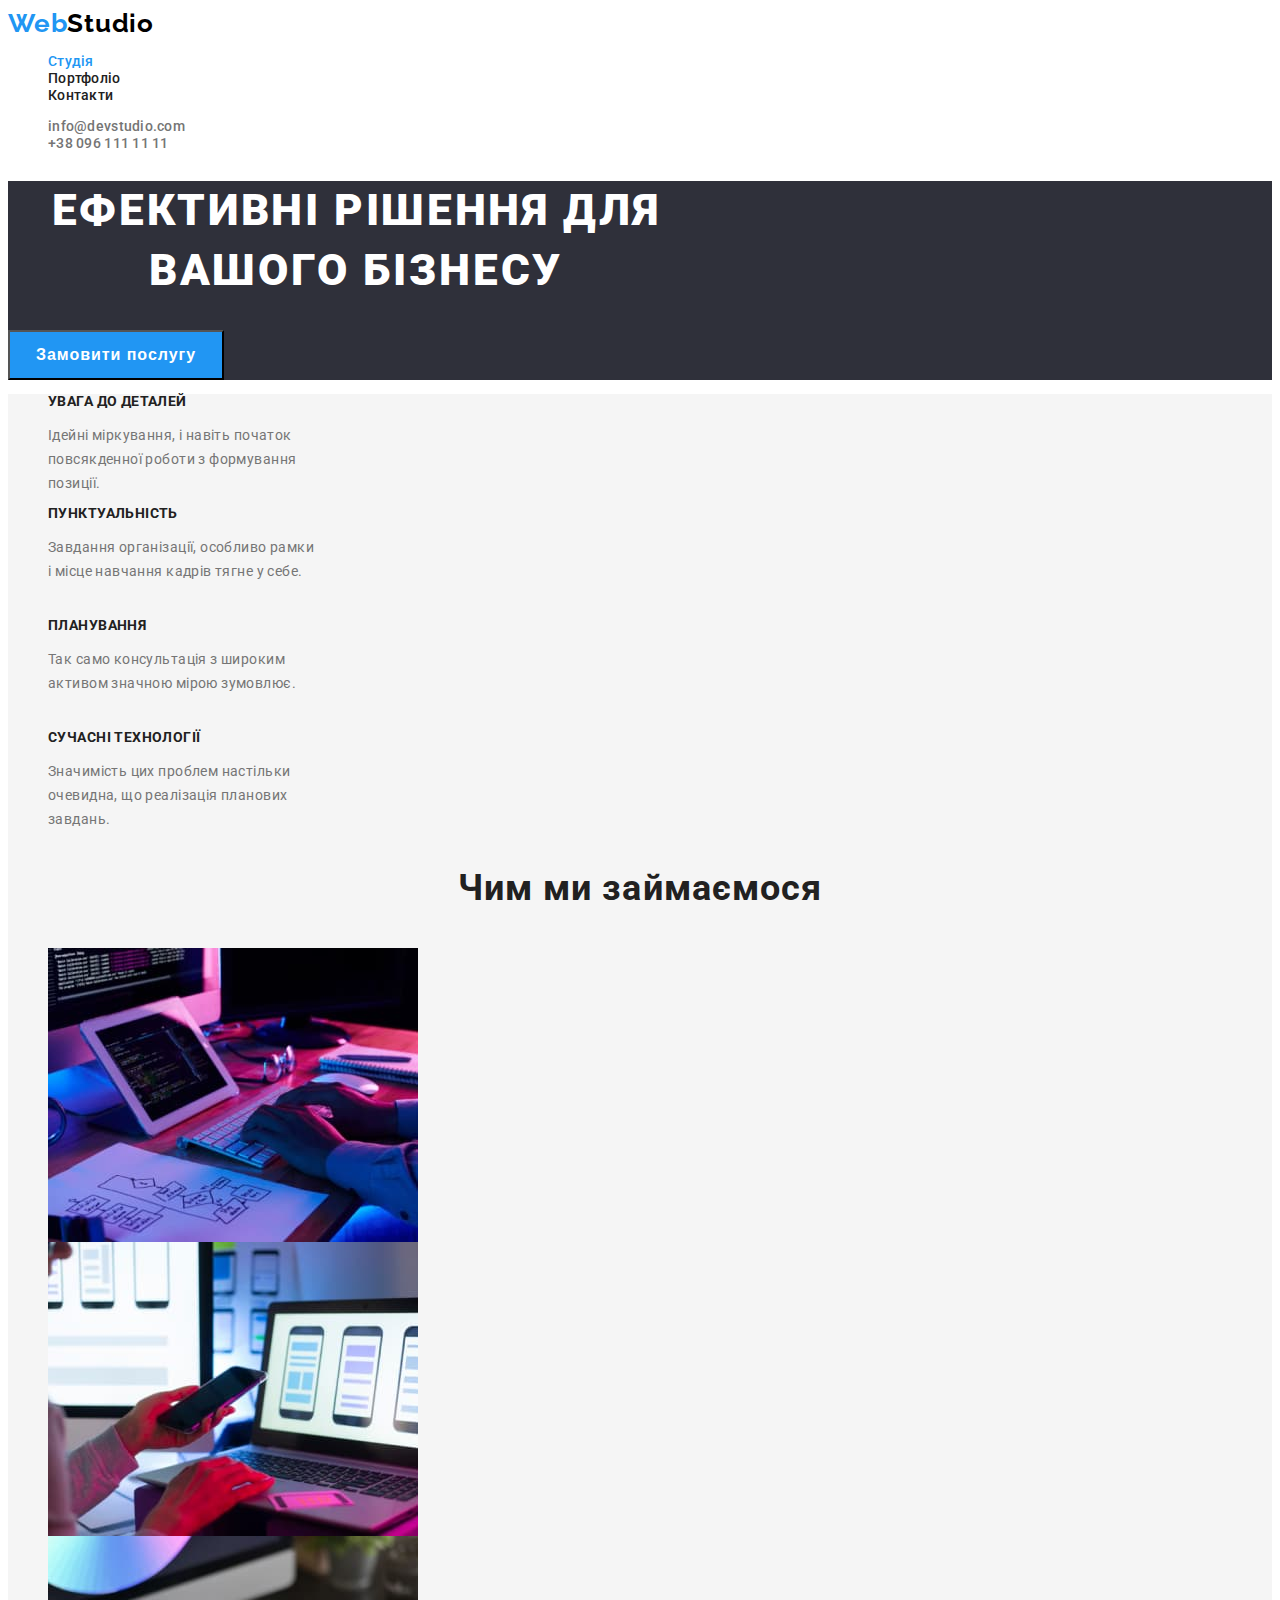
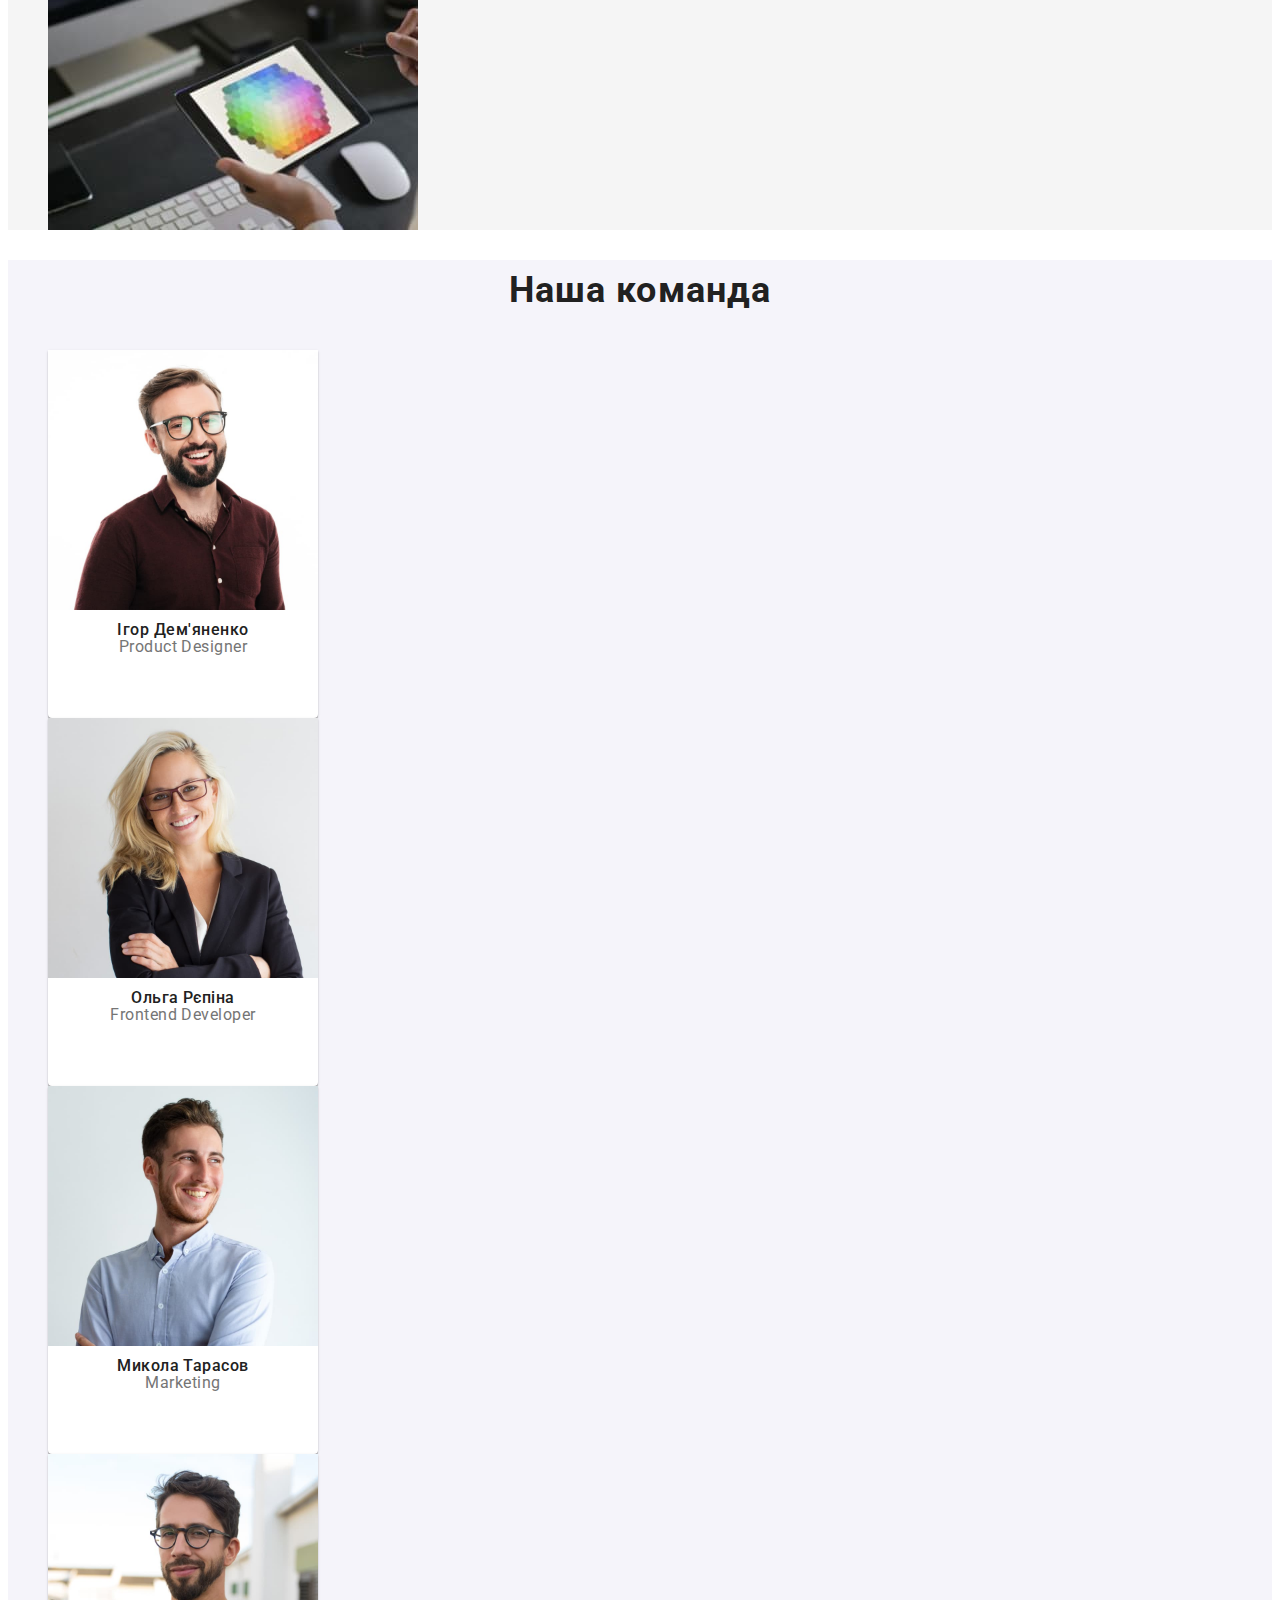
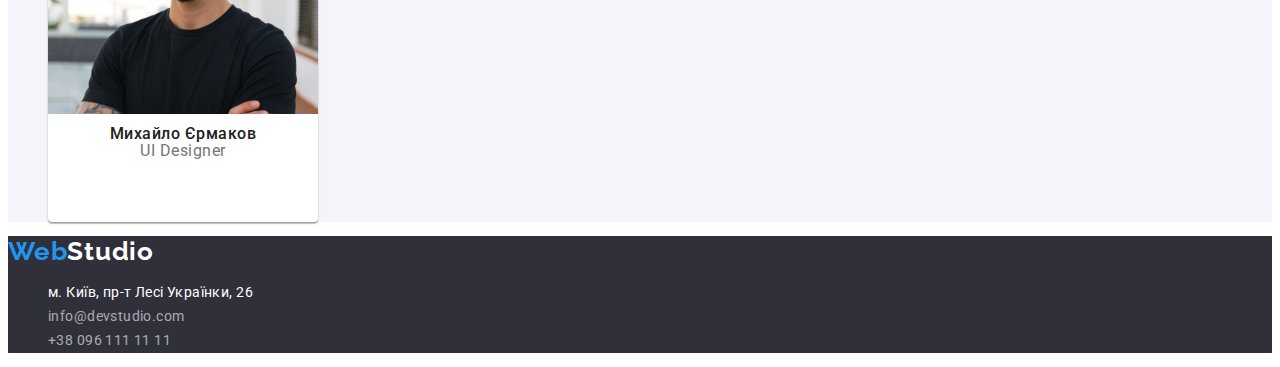
==== index.html @ b223385d "создание директории" ====
<!DOCTYPE html>
<html lang="uk">
  <head>
    <meta charset="UTF-8" />
    <meta http-equiv="X-UA-Compatible" content="IE=edge" />
    <meta name="viewport" content="width=device-width, initial-scale=1.0" />
    <title>WebStudio</title>
    <!-- подключение шрифтов -->
    <link rel="preconnect" href="https://fonts.googleapis.com" />
    <link rel="preconnect" href="https://fonts.gstatic.com" crossorigin />

    <link
      href="https://fonts.googleapis.com/css2?family=Raleway:wght@700&family=Roboto:wght@400;500;700;900&display=swap"
      rel="stylesheet"
    />
    <link rel="stylesheet" href="./css/styles.css" />
  </head>
  <body>
    <header class="bg-header">
      <a href="./index.html" class="logo">Web<span class="logo-part">Studio</span></a>
      <nav>
        <ul class="link">
          <li class="current-page"><a href="#" class="nav-link">Студія</a></li>
          <li><a href="./portfolio.html" class="nav-link">Портфоліо</a></li>
          <li><a href="#contacts" class="nav-link">Контакти</a></li>
        </ul>
      </nav>
      <ul class="link">
        <li><a href="mailto:info@devstudio.com" class="mail-link">info@devstudio.com</a></li>
        <li><a href="tel:+380961111111" class="tel-link">+38 096 111 11 11</a></li>
      </ul>
    </header>
    <main>
      <!-- HERO -->
      <section class="bg-hero">
        <h1 class="header-hero">Ефективні рішення для вашого бізнесу</h1>
        <button type="button" class="button-service">Замовити послугу</button>
      </section>
      <!--About-->
      <div class="about">
        <section class="section-about">
          <h2 class="visually-hidden">Specific company</h2>
          <ul class="link">
            <li class="header-about-list">
              <h3 class="header-about">УВАГА ДО ДЕТАЛЕЙ</h3>
              <p class="header-about-paragraph">
                Ідейні міркування, і навіть початок повсякденної роботи з формування позиції.
              </p>
            </li>
            <li class="header-about-list">
              <h3 class="header-about">ПУНКТУАЛЬНІСТЬ</h3>
              <p class="header-about-paragraph">
                Завдання організації, особливо рамки і місце навчання кадрів тягне у себе.
              </p>
            </li>
            <li class="header-about-list">
              <h3 class="header-about">ПЛАНУВАННЯ</h3>
              <p class="header-about-paragraph">
                Так само консультація з широким активом значною мірою зумовлює.
              </p>
            </li>
            <li class="header-about-list">
              <h3 class="header-about">СУЧАСНІ ТЕХНОЛОГІЇ</h3>
              <p class="header-about-paragraph">
                Значимість цих проблем настільки очевидна, що реалізація планових завдань.
              </p>
            </li>
          </ul>
        </section>
        <!--About work-->
        <section class="section-work">
          <h2 class="header-second">Чим ми займаємося</h2>
          <ul class="link">
            <li class="header-about-work-list">
              <img src="./images/box1.jpg" alt="Екран і руки на клавіатурі" width="370" />
            </li>
            <li class="header-about-work-list">
              <img src="./images/box2.jpg" alt="Екран і телефон в руці" width="370" />
            </li>
            <li class="header-about-work-list">
              <img src="./images/box3.jpg" alt="Планшет в руці" width="370" />
            </li>
          </ul>
        </section>
      </div>
      <section class="our-team">
        <h2 class="header-second">Наша команда</h2>
        <ul class="link">
          <li class="our-team-list">
            <img src="./images/imgpd1.jpg" alt="Фотографія продакт дизайнера" width="270" />
            <h3 class="our-team-name">Ігор Дем'яненко</h3>
            <p class="our-team-paragraph">Product Designer</p>
          </li>
          <li class="our-team-list">
            <img src="./images/imgfd1.jpg" alt="Фотографія фронтенд розробника" width="270" />
            <h3 class="our-team-name">Ольга Рєпіна</h3>
            <p class="our-team-paragraph">Frontend Developer</p>
          </li>
          <li class="our-team-list">
            <img src="./images/imgm1.jpg" alt="Фотографія маркетолога" width="270" />
            <h3 class="our-team-name">Микола Тарасов</h3>
            <p class="our-team-paragraph">Marketing</p>
          </li>
          <li class="our-team-list">
            <img src="./images/imguid1.jpg" alt="Фотографія UI дизайнера" width="270" />
            <h3 class="our-team-name">Михайло Єрмаков</h3>
            <p class="our-team-paragraph">UI Designer</p>
          </li>
        </ul>
      </section>
    </main>
    <footer class="footer">
      <a href="./index.html" class="logo">Web<span class="logo-part-ft">Studio</span></a>
      <address id="contacts" class="ft-address">
        <ul class="link">
          <li>
            <a
              href="https://goo.gl/maps/rEXAgXgdKfEQJtbBA?coh=178573&amp;entry=tt"
              target="_blank"
              rel="noopener noreferrer"
              class="adress-link-ft"
              >м. Київ, пр-т Лесі Українки, 26</a
            >
          </li>
          <li><a href="mailto:info@devstudio.com" class="mail-link-ft">info@devstudio.com</a></li>
          <li><a href="tel:+380961111111" class="tel-link-ft">+38 096 111 11 11</a></li>
        </ul>
      </address>
    </footer>
  </body>
</html>
---- css/styles.css ----
body {
  font-family: 'Roboto', 'Helvetica Neue', 'Verdana', 'Tahoma', sans-serif;
}
:root {
  --bg-color-main: #2f303a;
  --accent-color: #2196f3;
  --second-accent-color: #ffffff;
  --header-color: #212121;
  --paragraph-color: #757575;

  --font-family: 'Roboto', sans-serif;
  --font-weight-nav: 500;
  --font-weight-header: 700;
  --font-weight-main-header: 900;
  --font-weight-paragraph: 400;

  --font-size-paragraph: 14px;
  --font-size-header: 16px;
}
body {
  font-family: var(--font-family);
  font-style: normal;
  font-size: var(--font-size-paragraph);
}
/* Header */
.bg-header {
  background-color: var(--second-accent-color);
}
.logo {
  color: var(--accent-color);
  text-decoration: none;
  font-family: 'Raleway';
  font-weight: var(--font-weight-header);
  font-size: 26px;
  line-height: 1.192;
  letter-spacing: 0.03em;
}
.logo-part {
  color: #000000;
}
.link {
  list-style-type: none;
}
.nav-link {
  color: var(--header-color);
  text-decoration: none;
  font-weight: var(--font-weight-nav);
  line-height: 1.14;
  letter-spacing: 0.02em;
}
.mail-link {
  color: var(--paragraph-color);
  text-decoration: none;
  font-style: normal;
  font-weight: var(--font-weight-nav);
  line-height: 1.14;
  letter-spacing: 0.02em;
}
.tel-link {
  color: var(--paragraph-color);
  text-decoration: none;
  font-weight: var(--font-weight-nav);
  line-height: 1.14;
  letter-spacing: 0.02em;
}
.nav-link:focus,
.nav-link:hover,
.tel-link:focus,
.tel-link:hover,
.mail-link:focus,
.mail-link:hover {
  color: var(--accent-color);
}
.current-page > a {
  color: var(--accent-color);
}
/* Footer */
.footer {
  background-color: var(--bg-color-main);
}
.logo-part-ft {
  color: var(--second-accent-color);
}
.ft-address {
  font-style: normal;
}
.adress-link-ft {
  color: var(--second-accent-color);

  text-decoration: none;
  font-weight: var(--font-weight-paragraph);
  line-height: 1.714;
  letter-spacing: 0.03em;
}
.mail-link-ft {
  color: rgba(255, 255, 255, 0.6);

  text-decoration: none;
  font-weight: var(--font-weight-paragraph);
  line-height: 1.714;
  letter-spacing: 0.03em;
}
.tel-link-ft {
  color: rgba(255, 255, 255, 0.6);
  text-decoration: none;
  font-weight: var(--font-weight-paragraph);
  line-height: 1.714;
  letter-spacing: 0.03em;
}
.adress-link-ft:focus,
.adress-link-ft:hover,
.mail-link-ft:focus,
.mail-link-ft:hover,
.tel-link-ft:focus,
.tel-link-ft:hover {
  color: var(--accent-color);
}

/* hero */
.bg-hero {
  background-color: var(--bg-color-main);
}
.header-hero {
  color: var(--second-accent-color);
  font-weight: var(--font-weight-main-header);
  font-size: 44px;
  line-height: 1.36;
  text-align: center;
  letter-spacing: 0.06em;
  text-transform: uppercase;
  width: 696px;
}
.header-second {
  color: var(--header-color);
  font-size: var(--font-weight-header);
}
.button-service {
  color: var(--second-accent-color);
  font-weight: var(--font-weight-header);
  font-size: 16px;
  letter-spacing: 0.06em;
  background-color: var(--accent-color);
  width: 216px;
  height: 50px;
  cursor: pointer;
}
/* About */
.about {
  background-color: #f5f5f5;
}
.visually-hidden {
  position: absolute;
  white-space: nowrap;
  width: 1px;
  height: 1px;
  overflow: hidden;
  border: 0;
  padding: 0;
  clip: rect(0 0 0 0);
  clip-path: inset(50%);
  margin: -1px;
}

.header-second {
  color: var(--header-color);
  font-weight: var(--font-weight-header);
  font-size: 36px;
  line-height: 1.67;
  text-align: center;
  letter-spacing: 0.03em;
}
.header-about {
  color: var(--header-color);
  font-weight: var(--font-weight-header);
  font-size: var(--font-size-paragraph);
  line-height: 1.14;
  letter-spacing: 0.03em;
  text-transform: uppercase;
}
.header-about-paragraph {
  color: var(--paragraph-color);
  font-weight: var(--font-weight-paragraph);
  line-height: 1.71;
  letter-spacing: 0.03em;
}
.header-about-list {
  width: 270px;
  height: 98px;
}

/* About work */

.header-about-work-list {
  width: 370px;
  height: 294px;
}

/* Our-team */

.our-team {
  background-color: #f5f4fa;
}
.our-team-list {
  background: var(--second-accent-color);
  width: 270px;
  height: 368px;
  box-shadow: 0px 1px 3px rgba(0, 0, 0, 0.12), 0px 1px 1px rgba(0, 0, 0, 0.14),
    0px 2px 1px rgba(0, 0, 0, 0.2);
  border-radius: 0px 0px 4px 4px;
}
.our-team-name {
  color: var(--header-color);
  font-weight: var(--font-weight-nav);
  font-size: var(--font-size-header);
  line-height: 1.19px;
  text-align: center;
  letter-spacing: 0.03em;
}
.our-team-paragraph {
  color: var(--paragraph-color);
  font-weight: var(--font-weight-paragraph);
  font-size: var(--font-size-header);
  line-height: 1.19px;
  text-align: center;
  letter-spacing: 0.03em;
}

/* Portfolio */
.nav-list-portfolio-first {
  height: 38px;
  background-color: var(--accent-color);
  border-color: #f5f4fa;
  padding: 6px 22px;
  color: var(--second-accent-color);
  text-decoration: none;
  font-family: inherit;
  font-weight: var(--font-weight-nav);
  font-size: var(--font-size-header);
  line-height: 1.62;
  letter-spacing: 0.03em;
  cursor: pointer;
}
.nav-list-portfolio {
  background-color: #f5f4fa;
  border-color: #f5f4fa;
  padding: 6px 22px;
  color: var(--header-color);
  text-decoration: none;
  font-family: inherit;
  font-weight: var(--font-weight-nav);
  font-size: var(--font-size-header);
  line-height: 1.62;
  letter-spacing: 0.03em;
  cursor: pointer;
}

.nav-list-portfolio:focus,
.nav-list-portfolio:hover {
  background-color: var(--accent-color);
  color: var(--second-accent-color);
}
.nav-list-portfolio-first:focus,
.nav-list-portfolio-first:hover {
  background-color: #f5f4fa;
  color: var(--header-color);
}

.exsamples-list {
  background-color: var(--second-accent-color);
  box-sizing: border-box;
  width: 370px;
  height: 404px;
  border: 1px solid #eeeeee;
}
.exsamples-header {
  color: var(--header-color);
  font-weight: var(--font-weight-header);
  font-size: 18px;

  line-height: 2;
  letter-spacing: 0.06em;
}
.exsamples-paragraph {
  color: var(--paragraph-color);
  font-weight: var(--font-weight-paragraph);
  font-size: var(--font-size-header);

  line-height: 1.875;
  letter-spacing: 0.03em;
}
.decoration {
  text-decoration: none;
}
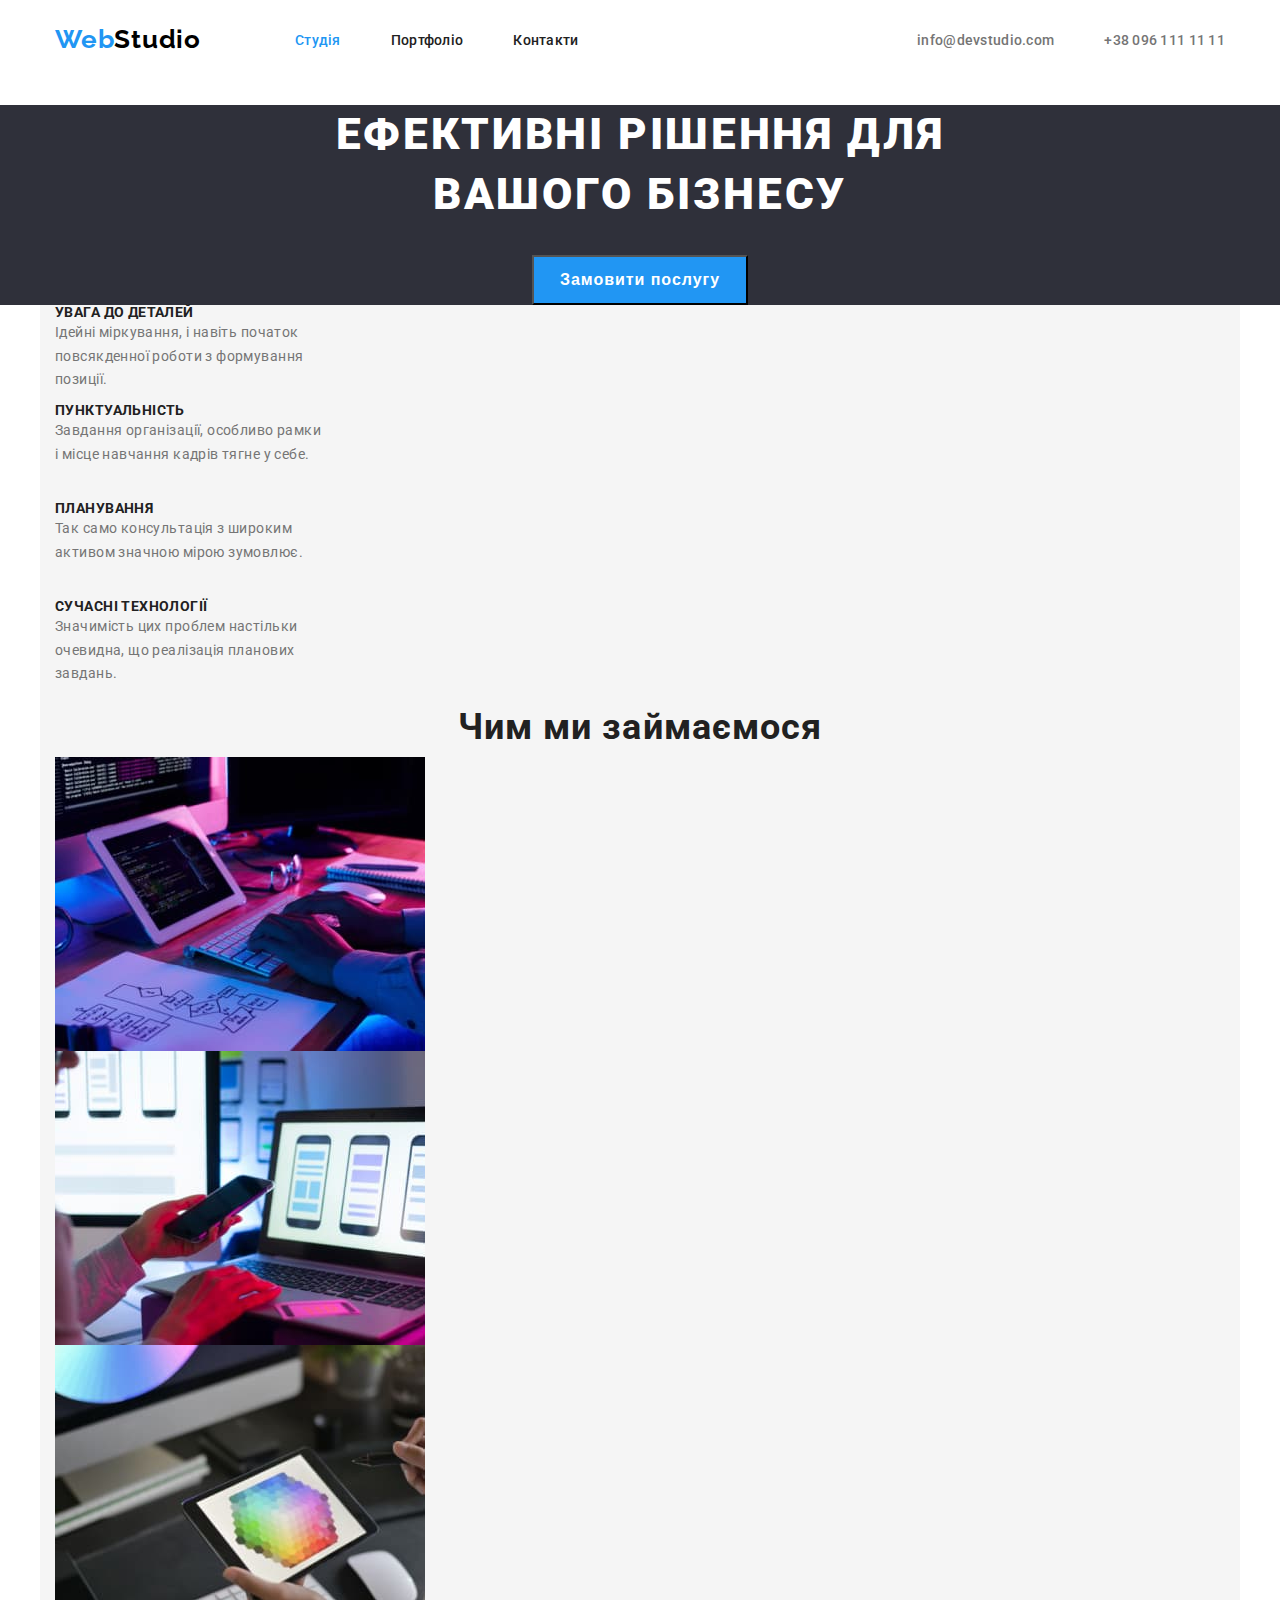
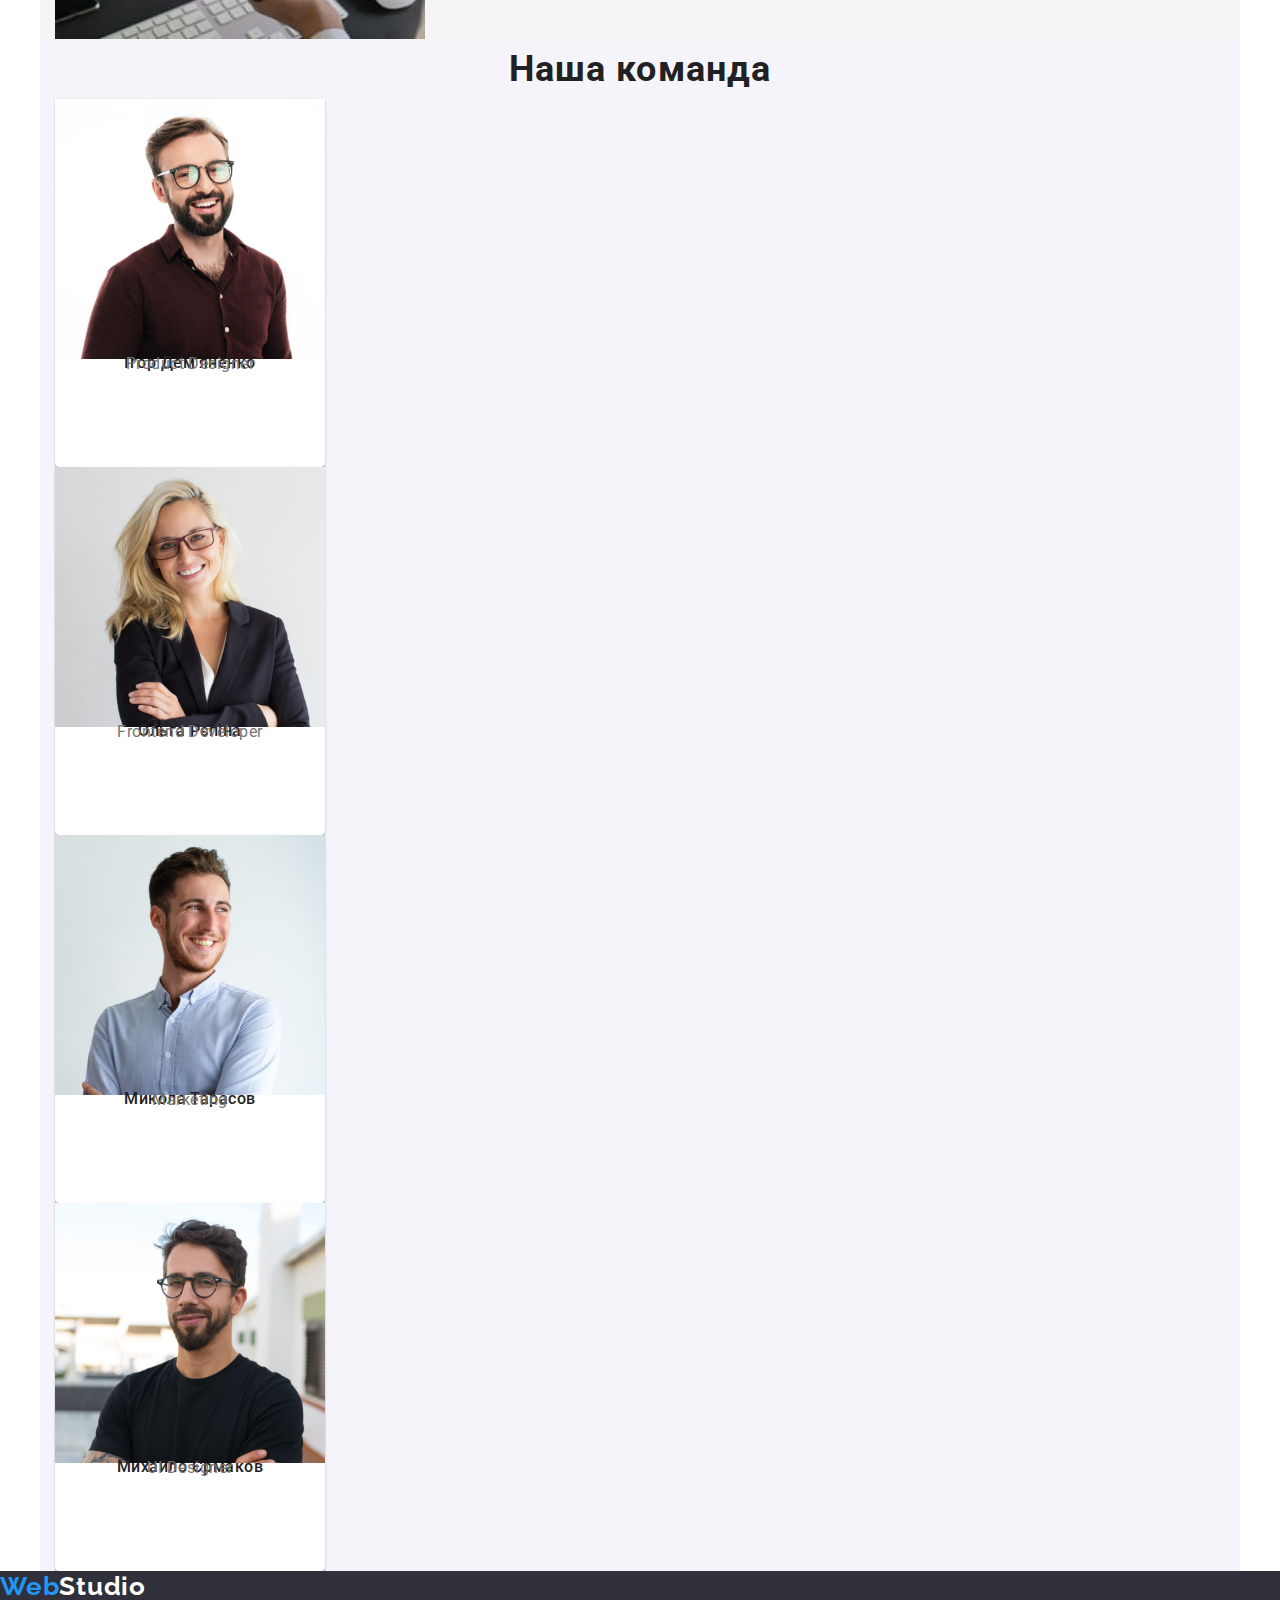
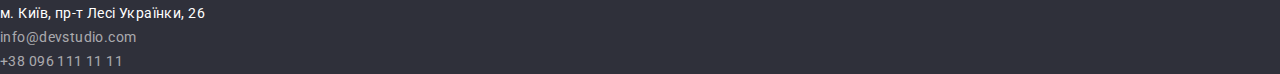
==== commit 4bf9f0cc: "Отформатирован header" ====
--- a/index.html
+++ b/index.html
@@ -17,18 +17,25 @@
   </head>
   <body>
     <header class="bg-header">
-      <a href="./index.html" class="logo">Web<span class="logo-part">Studio</span></a>
-      <nav>
-        <ul class="link">
-          <li class="current-page"><a href="#" class="nav-link">Студія</a></li>
-          <li><a href="./portfolio.html" class="nav-link">Портфоліо</a></li>
-          <li><a href="#contacts" class="nav-link">Контакти</a></li>
+      <div class="container nav-flex">
+        <div class="logo-nav-flex">
+          <a href="./index.html" class="logo">Web<span class="logo-part">Studio</span></a>
+          <nav>
+            <ul class="link nav-flex">
+              <li class="item current-page"><a href="#" class="nav-link">Студія</a></li>
+              <li class="item"><a href="./portfolio.html" class="nav-link">Портфоліо</a></li>
+              <li class="item"><a href="#contacts" class="nav-link">Контакти</a></li>
+            </ul>
+          </nav>
+        </div>
+
+        <ul class="link nav-flex">
+          <li class="item">
+            <a href="mailto:info@devstudio.com" class="mail-link">info@devstudio.com</a>
+          </li>
+          <li class="item"><a href="tel:+380961111111" class="tel-link">+38 096 111 11 11</a></li>
         </ul>
-      </nav>
-      <ul class="link">
-        <li><a href="mailto:info@devstudio.com" class="mail-link">info@devstudio.com</a></li>
-        <li><a href="tel:+380961111111" class="tel-link">+38 096 111 11 11</a></li>
-      </ul>
+      </div>
     </header>
     <main>
       <!-- HERO -->
@@ -37,7 +44,7 @@
         <button type="button" class="button-service">Замовити послугу</button>
       </section>
       <!--About-->
-      <div class="about">
+      <div class="about container">
         <section class="section-about">
           <h2 class="visually-hidden">Specific company</h2>
           <ul class="link">
@@ -83,7 +90,8 @@
           </ul>
         </section>
       </div>
-      <section class="our-team">
+      <!-- Our team -->
+      <section class="container our-team">
         <h2 class="header-second">Наша команда</h2>
         <ul class="link">
           <li class="our-team-list">
@@ -109,6 +117,7 @@
         </ul>
       </section>
     </main>
+    <!-- Footer -->
     <footer class="footer">
       <a href="./index.html" class="logo">Web<span class="logo-part-ft">Studio</span></a>
       <address id="contacts" class="ft-address">
@@ -118,7 +127,7 @@
               href="https://goo.gl/maps/rEXAgXgdKfEQJtbBA?coh=178573&amp;entry=tt"
               target="_blank"
               rel="noopener noreferrer"
-              class="adress-link-ft"
+              class="address-link-ft"
               >м. Київ, пр-т Лесі Українки, 26</a
             >
           </li>
--- a/css/styles.css
+++ b/css/styles.css
@@ -1,6 +1,3 @@
-body {
-  font-family: 'Roboto', 'Helvetica Neue', 'Verdana', 'Tahoma', sans-serif;
-}
 :root {
   --bg-color-main: #2f303a;
   --accent-color: #2196f3;
@@ -17,15 +14,52 @@
   --font-size-paragraph: 14px;
   --font-size-header: 16px;
 }
+html {
+  box-sizing: border-box;
+}
+
+*,
+*::before,
+*::after {
+  box-sizing: inherit;
+}
 body {
+  font-family: 'Roboto', 'Helvetica Neue', 'Verdana', 'Tahoma', sans-serif;
   font-family: var(--font-family);
   font-style: normal;
   font-size: var(--font-size-paragraph);
+  margin: 0;
+}
+.container {
+  box-sizing: border-box;
+  width: 1200px;
+  padding-left: 15px;
+  padding-right: 15px;
+  margin-left: auto;
+  margin-right: auto;
+  /* outline: 1px solid tomato; */
+}
+h1,
+h2,
+h3,
+h4,
+h5,
+h6,
+p {
+  margin-top: 0;
+  margin-bottom: 0;
+}
+.link {
+  list-style-type: none;
+  padding: 0;
+  margin: 0;
 }
 /* Header */
 .bg-header {
   background-color: var(--second-accent-color);
-}
+  margin-bottom: 24px;
+}
+
 .logo {
   color: var(--accent-color);
   text-decoration: none;
@@ -34,12 +68,32 @@
   font-size: 26px;
   line-height: 1.192;
   letter-spacing: 0.03em;
+  margin-right: 94px;
+  margin-top: 24px;
+  margin-bottom: 25px;
 }
 .logo-part {
   color: #000000;
 }
-.link {
-  list-style-type: none;
+.logo-nav-flex {
+  display: flex;
+  align-items: center;
+}
+
+.nav-flex {
+  display: flex;
+  align-items: center;
+  justify-content: space-between;
+
+}
+  
+.item {
+  margin-right: 50px;
+  margin-top: 32px;
+  margin-bottom: 32px;
+}
+.item:last-child {
+  margin: 0;
 }
 .nav-link {
   color: var(--header-color);
@@ -48,6 +102,7 @@
   line-height: 1.14;
   letter-spacing: 0.02em;
 }
+
 .mail-link {
   color: var(--paragraph-color);
   text-decoration: none;
@@ -74,51 +129,19 @@
 .current-page > a {
   color: var(--accent-color);
 }
-/* Footer */
-.footer {
-  background-color: var(--bg-color-main);
-}
-.logo-part-ft {
-  color: var(--second-accent-color);
-}
-.ft-address {
-  font-style: normal;
-}
-.adress-link-ft {
-  color: var(--second-accent-color);
-
-  text-decoration: none;
-  font-weight: var(--font-weight-paragraph);
-  line-height: 1.714;
-  letter-spacing: 0.03em;
-}
-.mail-link-ft {
-  color: rgba(255, 255, 255, 0.6);
-
-  text-decoration: none;
-  font-weight: var(--font-weight-paragraph);
-  line-height: 1.714;
-  letter-spacing: 0.03em;
-}
-.tel-link-ft {
-  color: rgba(255, 255, 255, 0.6);
-  text-decoration: none;
-  font-weight: var(--font-weight-paragraph);
-  line-height: 1.714;
-  letter-spacing: 0.03em;
-}
-.adress-link-ft:focus,
-.adress-link-ft:hover,
-.mail-link-ft:focus,
-.mail-link-ft:hover,
-.tel-link-ft:focus,
-.tel-link-ft:hover {
-  color: var(--accent-color);
-}
 
 /* hero */
 .bg-hero {
   background-color: var(--bg-color-main);
+  text-align: center;
+  margin-left: auto;
+  margin-right: auto;
+
+  display: flex;
+
+  justify-content: center;
+  flex-direction: column;
+  align-items: center;
 }
 .header-hero {
   color: var(--second-accent-color);
@@ -129,7 +152,12 @@
   letter-spacing: 0.06em;
   text-transform: uppercase;
   width: 696px;
-}
+
+  display: inline-block;
+  margin-bottom: 30px;
+  /* outline: 1px solid tomato; */
+}
+
 .header-second {
   color: var(--header-color);
   font-size: var(--font-weight-header);
@@ -291,3 +319,45 @@
 .decoration {
   text-decoration: none;
 }
+
+/* Footer */
+.footer {
+  background-color: var(--bg-color-main);
+}
+.logo-part-ft {
+  color: var(--second-accent-color);
+}
+.ft-address {
+  font-style: normal;
+}
+.address-link-ft {
+  color: var(--second-accent-color);
+
+  text-decoration: none;
+  font-weight: var(--font-weight-paragraph);
+  line-height: 1.714;
+  letter-spacing: 0.03em;
+}
+.mail-link-ft {
+  color: rgba(255, 255, 255, 0.6);
+
+  text-decoration: none;
+  font-weight: var(--font-weight-paragraph);
+  line-height: 1.714;
+  letter-spacing: 0.03em;
+}
+.tel-link-ft {
+  color: rgba(255, 255, 255, 0.6);
+  text-decoration: none;
+  font-weight: var(--font-weight-paragraph);
+  line-height: 1.714;
+  letter-spacing: 0.03em;
+}
+.adress-link-ft:focus,
+.adress-link-ft:hover,
+.mail-link-ft:focus,
+.mail-link-ft:hover,
+.tel-link-ft:focus,
+.tel-link-ft:hover {
+  color: var(--accent-color);
+}
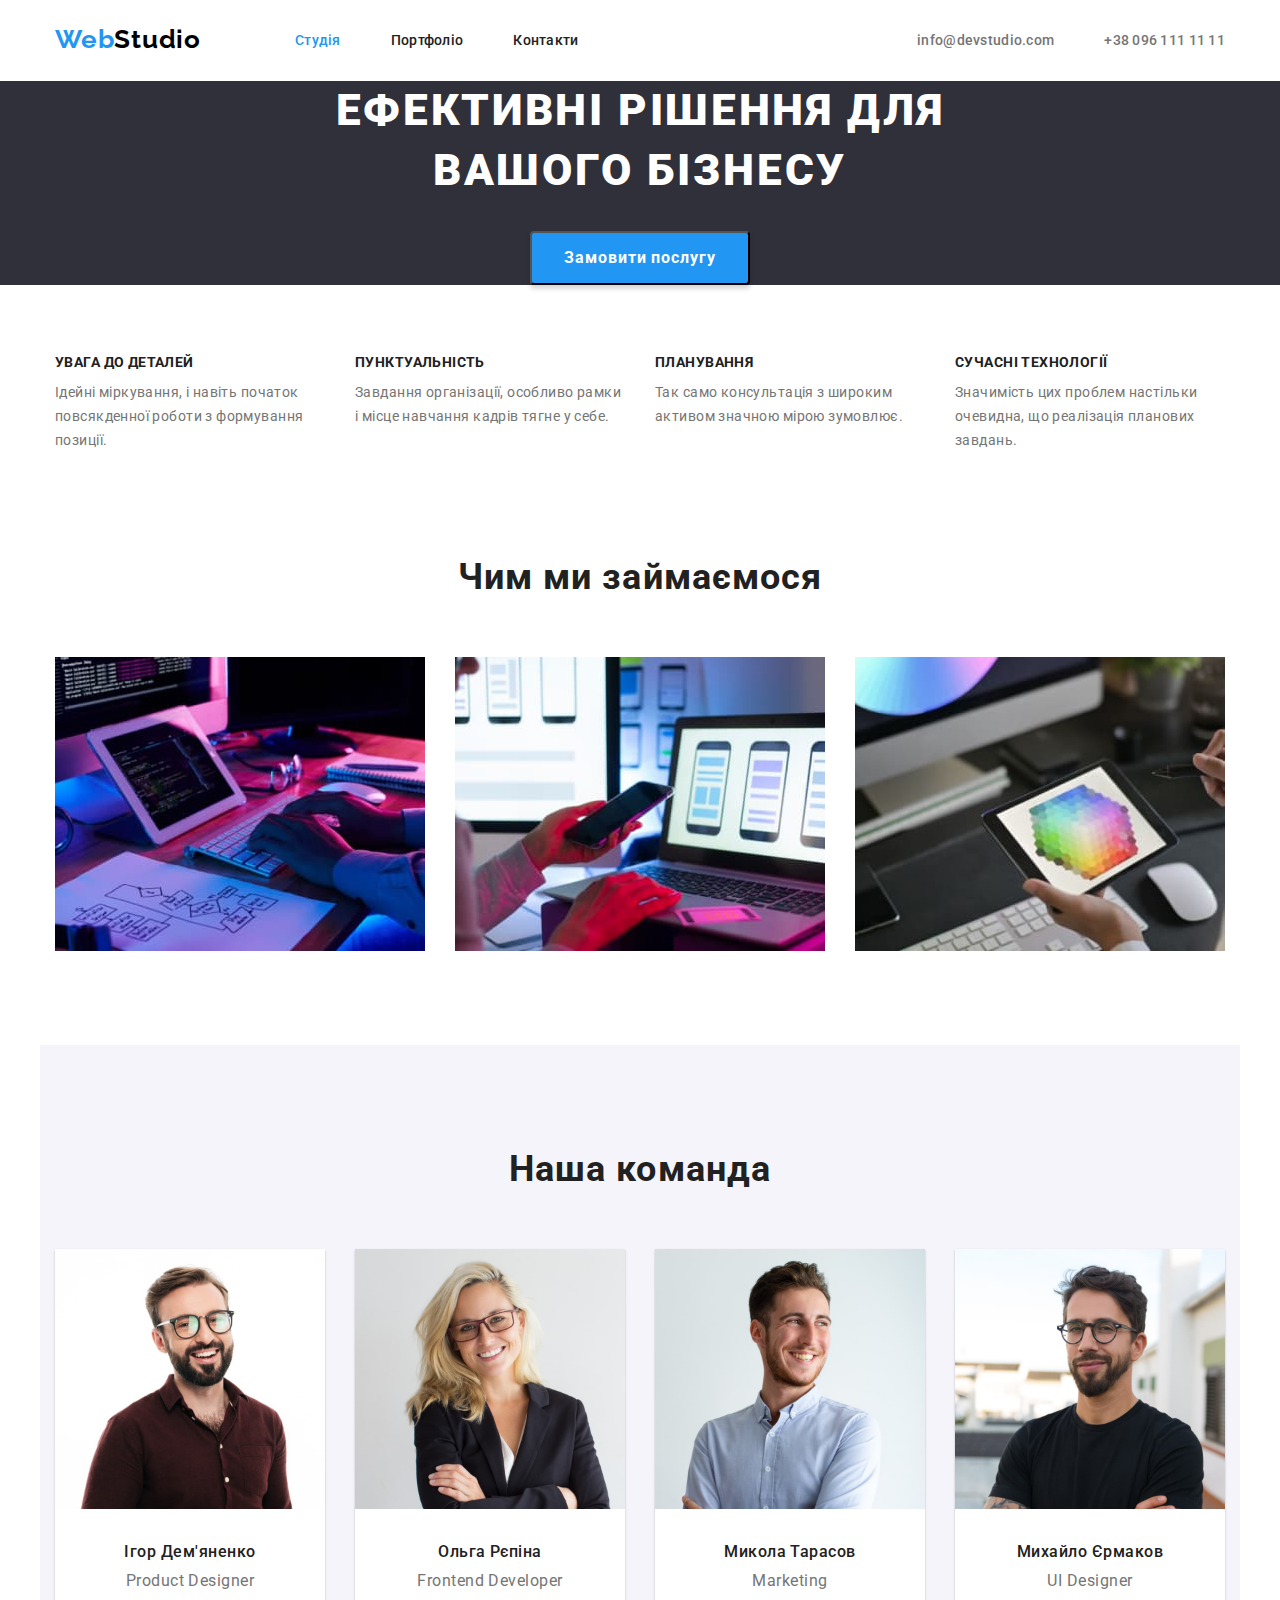
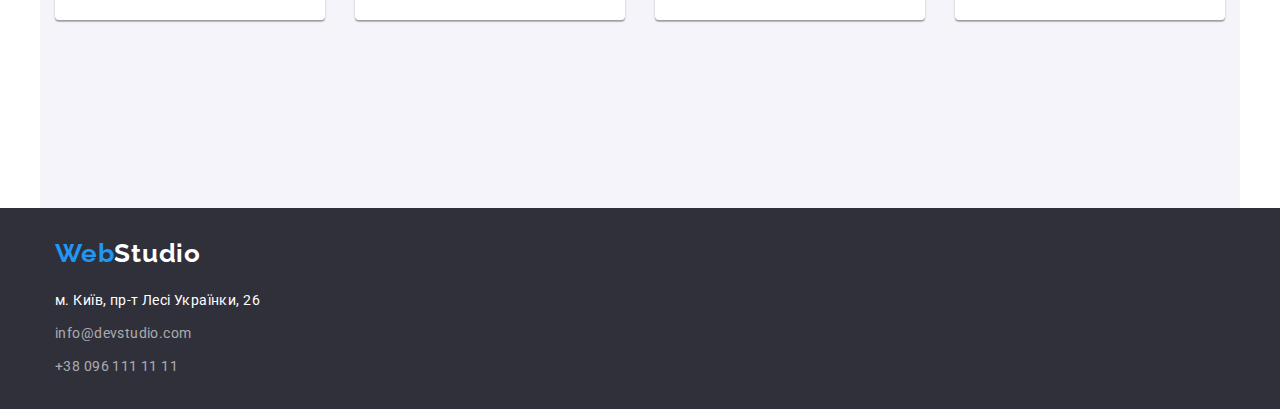
==== commit 23269d20: "Зміни згідно проекту" ====
--- a/index.html
+++ b/index.html
@@ -47,7 +47,7 @@
       <div class="about container">
         <section class="section-about">
           <h2 class="visually-hidden">Specific company</h2>
-          <ul class="link">
+          <ul class="link flex">
             <li class="header-about-list">
               <h3 class="header-about">УВАГА ДО ДЕТАЛЕЙ</h3>
               <p class="header-about-paragraph">
@@ -74,10 +74,10 @@
             </li>
           </ul>
         </section>
-        <!--About work-->
+        <!--About our work-->
         <section class="section-work">
           <h2 class="header-second">Чим ми займаємося</h2>
-          <ul class="link">
+          <ul class="link flex">
             <li class="header-about-work-list">
               <img src="./images/box1.jpg" alt="Екран і руки на клавіатурі" width="370" />
             </li>
@@ -93,7 +93,7 @@
       <!-- Our team -->
       <section class="container our-team">
         <h2 class="header-second">Наша команда</h2>
-        <ul class="link">
+        <ul class="link flex">
           <li class="our-team-list">
             <img src="./images/imgpd1.jpg" alt="Фотографія продакт дизайнера" width="270" />
             <h3 class="our-team-name">Ігор Дем'яненко</h3>
@@ -119,22 +119,24 @@
     </main>
     <!-- Footer -->
     <footer class="footer">
-      <a href="./index.html" class="logo">Web<span class="logo-part-ft">Studio</span></a>
-      <address id="contacts" class="ft-address">
-        <ul class="link">
-          <li>
-            <a
-              href="https://goo.gl/maps/rEXAgXgdKfEQJtbBA?coh=178573&amp;entry=tt"
-              target="_blank"
-              rel="noopener noreferrer"
-              class="address-link-ft"
-              >м. Київ, пр-т Лесі Українки, 26</a
-            >
-          </li>
-          <li><a href="mailto:info@devstudio.com" class="mail-link-ft">info@devstudio.com</a></li>
-          <li><a href="tel:+380961111111" class="tel-link-ft">+38 096 111 11 11</a></li>
-        </ul>
-      </address>
+      <div class="container ft">
+        <a href="./index.html" class="logo-ft">Web<span class="logo-part-ft">Studio</span></a>
+        <address id="contacts" class="ft-address">
+          <ul class="link">
+            <li>
+              <a
+                href="https://goo.gl/maps/rEXAgXgdKfEQJtbBA?coh=178573&amp;entry=tt"
+                target="_blank"
+                rel="noopener noreferrer"
+                class="address-link-ft"
+                >м. Київ, пр-т Лесі Українки, 26</a
+              >
+            </li>
+            <li><a href="mailto:info@devstudio.com" class="mail-link-ft">info@devstudio.com</a></li>
+            <li><a href="tel:+380961111111" class="tel-link-ft">+38 096 111 11 11</a></li>
+          </ul>
+        </address>
+      </div>
     </footer>
   </body>
 </html>
--- a/css/styles.css
+++ b/css/styles.css
@@ -29,6 +29,7 @@
   font-style: normal;
   font-size: var(--font-size-paragraph);
   margin: 0;
+  background-color: var(--second-accent-color);
 }
 .container {
   box-sizing: border-box;
@@ -57,7 +58,7 @@
 /* Header */
 .bg-header {
   background-color: var(--second-accent-color);
-  margin-bottom: 24px;
+  
 }
 
 .logo {
@@ -84,9 +85,8 @@
   display: flex;
   align-items: center;
   justify-content: space-between;
-
-}
-  
+}
+
 .item {
   margin-right: 50px;
   margin-top: 32px;
@@ -155,7 +155,6 @@
 
   display: inline-block;
   margin-bottom: 30px;
-  /* outline: 1px solid tomato; */
 }
 
 .header-second {
@@ -165,16 +164,26 @@
 .button-service {
   color: var(--second-accent-color);
   font-weight: var(--font-weight-header);
+  font-family: var(--font-family);
   font-size: 16px;
+  line-height: 1.88;
   letter-spacing: 0.06em;
   background-color: var(--accent-color);
-  width: 216px;
-  height: 50px;
+  /* width: 216px;
+  height: 50px; */
+
+  padding: 10px 32px;
   cursor: pointer;
-}
+
+  box-shadow: 0px 4px 4px rgba(0, 0, 0, 0.15);
+  border-radius: 4px;
+}
+
 /* About */
 .about {
-  background-color: #f5f5f5;
+  background-color: var(--second-accent-color);
+  padding-top: 70px;
+  
 }
 .visually-hidden {
   position: absolute;
@@ -189,6 +198,12 @@
   margin: -1px;
 }
 
+/* Specific company */
+.flex {
+  display: flex;
+  justify-content: space-between;
+  margin-bottom: 94px;
+}
 .header-second {
   color: var(--header-color);
   font-weight: var(--font-weight-header);
@@ -196,7 +211,10 @@
   line-height: 1.67;
   text-align: center;
   letter-spacing: 0.03em;
-}
+
+  margin-bottom: 50px;
+}
+
 .header-about {
   color: var(--header-color);
   font-weight: var(--font-weight-header);
@@ -204,6 +222,8 @@
   line-height: 1.14;
   letter-spacing: 0.03em;
   text-transform: uppercase;
+
+  margin-bottom: 10px;
 }
 .header-about-paragraph {
   color: var(--paragraph-color);
@@ -214,9 +234,10 @@
 .header-about-list {
   width: 270px;
   height: 98px;
-}
-
-/* About work */
+  /* outline: 1px solid tomato; */
+}
+
+/* About our work */
 
 .header-about-work-list {
   width: 370px;
@@ -227,11 +248,14 @@
 
 .our-team {
   background-color: #f5f4fa;
-}
+  padding-top: 94px;
+  padding-bottom: 94px;
+}
+
 .our-team-list {
   background: var(--second-accent-color);
   width: 270px;
-  height: 368px;
+  /* height: 368px; */
   box-shadow: 0px 1px 3px rgba(0, 0, 0, 0.12), 0px 1px 1px rgba(0, 0, 0, 0.14),
     0px 2px 1px rgba(0, 0, 0, 0.2);
   border-radius: 0px 0px 4px 4px;
@@ -240,26 +264,43 @@
   color: var(--header-color);
   font-weight: var(--font-weight-nav);
   font-size: var(--font-size-header);
-  line-height: 1.19px;
+  line-height: 1.19;
   text-align: center;
   letter-spacing: 0.03em;
+
+  margin-top: 30px;
 }
 .our-team-paragraph {
   color: var(--paragraph-color);
   font-weight: var(--font-weight-paragraph);
   font-size: var(--font-size-header);
-  line-height: 1.19px;
+  line-height: 1.19;
   text-align: center;
   letter-spacing: 0.03em;
+
+  margin-top: 10px;
+  margin-bottom: 30px;
 }
 
 /* Portfolio */
-.nav-list-portfolio-first {
-  height: 38px;
-  background-color: var(--accent-color);
+.nav-portfolio {
+  display: flex;
+  justify-content: center;
+
+  
+  /* !!!!!!!!!!!!!!!!! */
+  margin-left: auto;
+  margin-right: auto;
+
+  background-color: greenyellow;
+  outline: 1px solid orange;
+}
+
+.nav-list-portfolio {
+  background-color: #f5f4fa;
   border-color: #f5f4fa;
   padding: 6px 22px;
-  color: var(--second-accent-color);
+  color: var(--header-color);
   text-decoration: none;
   font-family: inherit;
   font-weight: var(--font-weight-nav);
@@ -267,19 +308,25 @@
   line-height: 1.62;
   letter-spacing: 0.03em;
   cursor: pointer;
-}
-.nav-list-portfolio {
-  background-color: #f5f4fa;
-  border-color: #f5f4fa;
-  padding: 6px 22px;
-  color: var(--header-color);
-  text-decoration: none;
-  font-family: inherit;
-  font-weight: var(--font-weight-nav);
-  font-size: var(--font-size-header);
-  line-height: 1.62;
-  letter-spacing: 0.03em;
-  cursor: pointer;
+
+  box-shadow: 0px 3px 1px rgba(0, 0, 0, 0.1), 0px 1px 2px rgba(0, 0, 0, 0.08),
+    0px 2px 2px rgba(0, 0, 0, 0.12);
+  border-radius: 4px;
+
+  /* !!!!!!!!!!!!!!!!! */
+  margin-bottom: 50px;
+  margin-top: 94px;
+  display: inline-block;
+
+  outline: 1px solid orange;
+}
+.all {
+  background-color: var(--accent-color);
+  color: var(--second-accent-color);
+}
+/* !!!!!!!!!!!!!!!!!!!!!!!!!! */
+.nav-list-portfolio:not(:last-child) {
+  margin-right: 8px;
 }
 
 .nav-list-portfolio:focus,
@@ -287,18 +334,32 @@
   background-color: var(--accent-color);
   color: var(--second-accent-color);
 }
-.nav-list-portfolio-first:focus,
-.nav-list-portfolio-first:hover {
+.all:focus,
+.all:hover {
   background-color: #f5f4fa;
   color: var(--header-color);
 }
-
+.exzamples-portfolio {
+  display: flex;
+  align-items: center;
+  justify-content: space-between;
+  flex-wrap: wrap;
+  gap: 30px;
+  margin-bottom: 94px;
+
+  background-color: tomato;
+}
 .exsamples-list {
   background-color: var(--second-accent-color);
-  box-sizing: border-box;
+
   width: 370px;
   height: 404px;
   border: 1px solid #eeeeee;
+
+  
+}
+.exsamples-item {
+  padding: 20px 24px;
 }
 .exsamples-header {
   color: var(--header-color);
@@ -319,11 +380,31 @@
 .decoration {
   text-decoration: none;
 }
+/* .decoration:focus,
+.decoration:hover {
+
+} */
 
 /* Footer */
 .footer {
   background-color: var(--bg-color-main);
 }
+.ft {
+  padding-top: 30px;
+  padding-bottom: 30px;
+}
+.logo-ft {
+  color: var(--accent-color);
+  text-decoration: none;
+  font-family: 'Raleway';
+  font-weight: var(--font-weight-header);
+  font-size: 26px;
+  line-height: 1.192;
+  letter-spacing: 0.03em;
+
+  display: inline-block;
+  margin-bottom: 20px;
+}
 .logo-part-ft {
   color: var(--second-accent-color);
 }
@@ -337,6 +418,9 @@
   font-weight: var(--font-weight-paragraph);
   line-height: 1.714;
   letter-spacing: 0.03em;
+
+  display: inline-block;
+  margin-bottom: 9px;
 }
 .mail-link-ft {
   color: rgba(255, 255, 255, 0.6);
@@ -345,6 +429,9 @@
   font-weight: var(--font-weight-paragraph);
   line-height: 1.714;
   letter-spacing: 0.03em;
+
+  display: inline-block;
+  margin-bottom: 9px;
 }
 .tel-link-ft {
   color: rgba(255, 255, 255, 0.6);
@@ -352,9 +439,11 @@
   font-weight: var(--font-weight-paragraph);
   line-height: 1.714;
   letter-spacing: 0.03em;
-}
-.adress-link-ft:focus,
-.adress-link-ft:hover,
+
+  display: inline-block;
+}
+.address-link-ft:focus,
+.address-link-ft:hover,
 .mail-link-ft:focus,
 .mail-link-ft:hover,
 .tel-link-ft:focus,
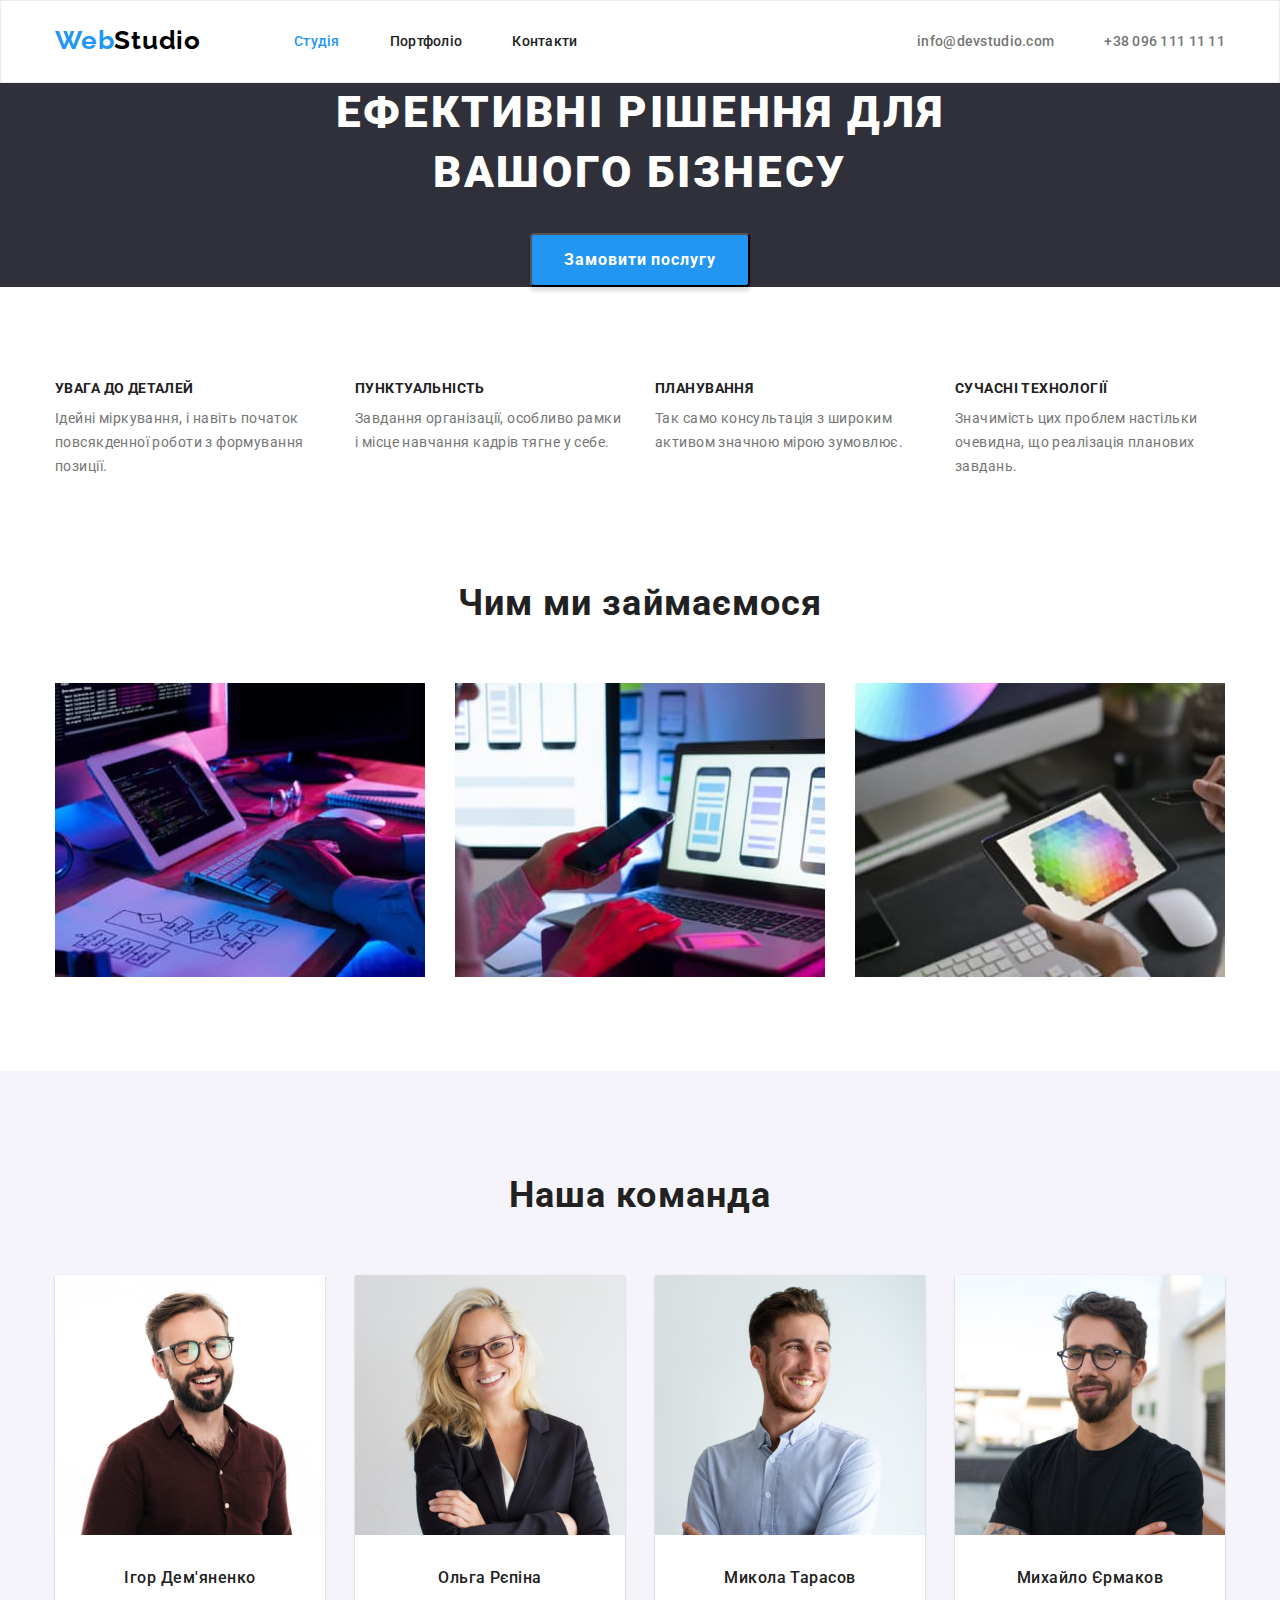
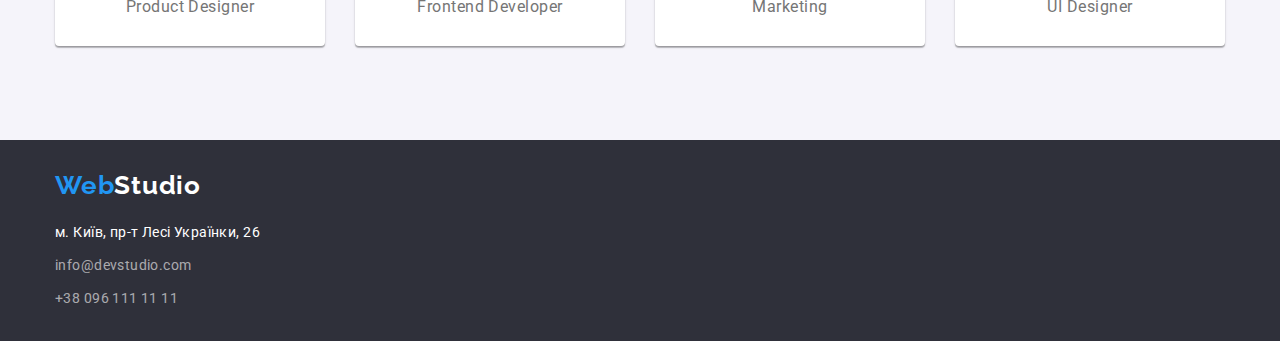
==== commit a775c887: "корректирование границ секций" ====
--- a/index.html
+++ b/index.html
@@ -12,6 +12,10 @@
     <link
       href="https://fonts.googleapis.com/css2?family=Raleway:wght@700&family=Roboto:wght@400;500;700;900&display=swap"
       rel="stylesheet"
+    />
+    <link
+      rel="stylesheet"
+      href="https://cdnjs.cloudflare.com/ajax/libs/modern-normalize/2.0.0/modern-normalize.css"
     />
     <link rel="stylesheet" href="./css/styles.css" />
   </head>
@@ -39,13 +43,14 @@
     </header>
     <main>
       <!-- HERO -->
-      <section class="bg-hero">
+      <section class="section-bg-hero">
         <h1 class="header-hero">Ефективні рішення для вашого бізнесу</h1>
         <button type="button" class="button-service">Замовити послугу</button>
       </section>
+
       <!--About-->
-      <div class="about container">
-        <section class="section-about">
+      <section class="section">
+        <div class="container">
           <h2 class="visually-hidden">Specific company</h2>
           <ul class="link flex">
             <li class="header-about-list">
@@ -73,9 +78,11 @@
               </p>
             </li>
           </ul>
-        </section>
-        <!--About our work-->
-        <section class="section-work">
+        </div>
+      </section>
+      <!--About our work-->
+      <section class="section work">
+        <div class="container">
           <h2 class="header-second">Чим ми займаємося</h2>
           <ul class="link flex">
             <li class="header-about-work-list">
@@ -88,33 +95,36 @@
               <img src="./images/box3.jpg" alt="Планшет в руці" width="370" />
             </li>
           </ul>
-        </section>
-      </div>
+        </div>
+      </section>
+
       <!-- Our team -->
-      <section class="container our-team">
-        <h2 class="header-second">Наша команда</h2>
-        <ul class="link flex">
-          <li class="our-team-list">
-            <img src="./images/imgpd1.jpg" alt="Фотографія продакт дизайнера" width="270" />
-            <h3 class="our-team-name">Ігор Дем'яненко</h3>
-            <p class="our-team-paragraph">Product Designer</p>
-          </li>
-          <li class="our-team-list">
-            <img src="./images/imgfd1.jpg" alt="Фотографія фронтенд розробника" width="270" />
-            <h3 class="our-team-name">Ольга Рєпіна</h3>
-            <p class="our-team-paragraph">Frontend Developer</p>
-          </li>
-          <li class="our-team-list">
-            <img src="./images/imgm1.jpg" alt="Фотографія маркетолога" width="270" />
-            <h3 class="our-team-name">Микола Тарасов</h3>
-            <p class="our-team-paragraph">Marketing</p>
-          </li>
-          <li class="our-team-list">
-            <img src="./images/imguid1.jpg" alt="Фотографія UI дизайнера" width="270" />
-            <h3 class="our-team-name">Михайло Єрмаков</h3>
-            <p class="our-team-paragraph">UI Designer</p>
-          </li>
-        </ul>
+      <section class="section our-team">
+        <div class="container">
+          <h2 class="header-second">Наша команда</h2>
+          <ul class="link flex">
+            <li class="our-team-list">
+              <img src="./images/imgpd1.jpg" alt="Фотографія продакт дизайнера" width="270" />
+              <h3 class="our-team-name">Ігор Дем'яненко</h3>
+              <p class="our-team-paragraph">Product Designer</p>
+            </li>
+            <li class="our-team-list">
+              <img src="./images/imgfd1.jpg" alt="Фотографія фронтенд розробника" width="270" />
+              <h3 class="our-team-name">Ольга Рєпіна</h3>
+              <p class="our-team-paragraph">Frontend Developer</p>
+            </li>
+            <li class="our-team-list">
+              <img src="./images/imgm1.jpg" alt="Фотографія маркетолога" width="270" />
+              <h3 class="our-team-name">Микола Тарасов</h3>
+              <p class="our-team-paragraph">Marketing</p>
+            </li>
+            <li class="our-team-list">
+              <img src="./images/imguid1.jpg" alt="Фотографія UI дизайнера" width="270" />
+              <h3 class="our-team-name">Михайло Єрмаков</h3>
+              <p class="our-team-paragraph">UI Designer</p>
+            </li>
+          </ul>
+        </div>
       </section>
     </main>
     <!-- Footer -->
--- a/css/styles.css
+++ b/css/styles.css
@@ -38,7 +38,6 @@
   padding-right: 15px;
   margin-left: auto;
   margin-right: auto;
-  /* outline: 1px solid tomato; */
 }
 h1,
 h2,
@@ -46,7 +45,8 @@
 h4,
 h5,
 h6,
-p {
+p,
+ul {
   margin-top: 0;
   margin-bottom: 0;
 }
@@ -55,10 +55,15 @@
   padding: 0;
   margin: 0;
 }
+.section {
+  background-color: var(--second-accent-color);
+  padding-top: 94px;
+  padding-bottom: 94px;
+}
 /* Header */
 .bg-header {
   background-color: var(--second-accent-color);
-  
+  border: 1px solid #ececec;
 }
 
 .logo {
@@ -69,7 +74,7 @@
   font-size: 26px;
   line-height: 1.192;
   letter-spacing: 0.03em;
-  margin-right: 94px;
+  margin-right: 93px;
   margin-top: 24px;
   margin-bottom: 25px;
 }
@@ -130,8 +135,8 @@
   color: var(--accent-color);
 }
 
-/* hero */
-.bg-hero {
+/* HERO */
+.section-bg-hero {
   background-color: var(--bg-color-main);
   text-align: center;
   margin-left: auto;
@@ -169,8 +174,6 @@
   line-height: 1.88;
   letter-spacing: 0.06em;
   background-color: var(--accent-color);
-  /* width: 216px;
-  height: 50px; */
 
   padding: 10px 32px;
   cursor: pointer;
@@ -180,11 +183,7 @@
 }
 
 /* About */
-.about {
-  background-color: var(--second-accent-color);
-  padding-top: 70px;
-  
-}
+
 .visually-hidden {
   position: absolute;
   white-space: nowrap;
@@ -198,11 +197,9 @@
   margin: -1px;
 }
 
-/* Specific company */
 .flex {
   display: flex;
   justify-content: space-between;
-  margin-bottom: 94px;
 }
 .header-second {
   color: var(--header-color);
@@ -234,10 +231,12 @@
 .header-about-list {
   width: 270px;
   height: 98px;
-  /* outline: 1px solid tomato; */
 }
 
 /* About our work */
+.work {
+  padding-top: 0px;
+}
 
 .header-about-work-list {
   width: 370px;
@@ -248,14 +247,11 @@
 
 .our-team {
   background-color: #f5f4fa;
-  padding-top: 94px;
-  padding-bottom: 94px;
 }
 
 .our-team-list {
   background: var(--second-accent-color);
   width: 270px;
-  /* height: 368px; */
   box-shadow: 0px 1px 3px rgba(0, 0, 0, 0.12), 0px 1px 1px rgba(0, 0, 0, 0.14),
     0px 2px 1px rgba(0, 0, 0, 0.2);
   border-radius: 0px 0px 4px 4px;
@@ -282,110 +278,7 @@
   margin-bottom: 30px;
 }
 
-/* Portfolio */
-.nav-portfolio {
-  display: flex;
-  justify-content: center;
-
-  
-  /* !!!!!!!!!!!!!!!!! */
-  margin-left: auto;
-  margin-right: auto;
-
-  background-color: greenyellow;
-  outline: 1px solid orange;
-}
-
-.nav-list-portfolio {
-  background-color: #f5f4fa;
-  border-color: #f5f4fa;
-  padding: 6px 22px;
-  color: var(--header-color);
-  text-decoration: none;
-  font-family: inherit;
-  font-weight: var(--font-weight-nav);
-  font-size: var(--font-size-header);
-  line-height: 1.62;
-  letter-spacing: 0.03em;
-  cursor: pointer;
-
-  box-shadow: 0px 3px 1px rgba(0, 0, 0, 0.1), 0px 1px 2px rgba(0, 0, 0, 0.08),
-    0px 2px 2px rgba(0, 0, 0, 0.12);
-  border-radius: 4px;
-
-  /* !!!!!!!!!!!!!!!!! */
-  margin-bottom: 50px;
-  margin-top: 94px;
-  display: inline-block;
-
-  outline: 1px solid orange;
-}
-.all {
-  background-color: var(--accent-color);
-  color: var(--second-accent-color);
-}
-/* !!!!!!!!!!!!!!!!!!!!!!!!!! */
-.nav-list-portfolio:not(:last-child) {
-  margin-right: 8px;
-}
-
-.nav-list-portfolio:focus,
-.nav-list-portfolio:hover {
-  background-color: var(--accent-color);
-  color: var(--second-accent-color);
-}
-.all:focus,
-.all:hover {
-  background-color: #f5f4fa;
-  color: var(--header-color);
-}
-.exzamples-portfolio {
-  display: flex;
-  align-items: center;
-  justify-content: space-between;
-  flex-wrap: wrap;
-  gap: 30px;
-  margin-bottom: 94px;
-
-  background-color: tomato;
-}
-.exsamples-list {
-  background-color: var(--second-accent-color);
-
-  width: 370px;
-  height: 404px;
-  border: 1px solid #eeeeee;
-
-  
-}
-.exsamples-item {
-  padding: 20px 24px;
-}
-.exsamples-header {
-  color: var(--header-color);
-  font-weight: var(--font-weight-header);
-  font-size: 18px;
-
-  line-height: 2;
-  letter-spacing: 0.06em;
-}
-.exsamples-paragraph {
-  color: var(--paragraph-color);
-  font-weight: var(--font-weight-paragraph);
-  font-size: var(--font-size-header);
-
-  line-height: 1.875;
-  letter-spacing: 0.03em;
-}
-.decoration {
-  text-decoration: none;
-}
-/* .decoration:focus,
-.decoration:hover {
-
-} */
-
-/* Footer */
+/* FOOTER */
 .footer {
   background-color: var(--bg-color-main);
 }
@@ -450,3 +343,86 @@
 .tel-link-ft:hover {
   color: var(--accent-color);
 }
+
+/* PORTFOLIO PAGE */
+
+.menu-portfolio {
+  display: flex;
+  justify-content: center;
+
+  margin-bottom: 50px;
+}
+
+.menu-button {
+  background-color: #f5f4fa;
+  text-decoration: none;
+}
+.menu-list-portfolio {
+  color: var(--header-color);
+  font-family: inherit;
+  font-weight: var(--font-weight-nav);
+  font-size: var(--font-size-header);
+  line-height: 1.62;
+  letter-spacing: 0.03em;
+
+  padding: 6px 22px;
+
+  border-color: #f5f4fa;
+  border-radius: 4px;
+  border-width: 0px;
+}
+.first {
+  background-color: var(--accent-color);
+  color: var(--second-accent-color);
+}
+
+.menu-button:not(:last-child) {
+  margin-right: 8px;
+}
+
+.menu-list-portfolio:focus,
+.menu-list-portfolio:hover {
+  background-color: var(--accent-color);
+  color: var(--second-accent-color);
+}
+.first:focus,
+.first:hover {
+  background-color: #f5f4fa;
+  color: var(--header-color);
+}
+.exzamples-portfolio {
+  display: flex;
+  align-items: center;
+  justify-content: space-between;
+  flex-wrap: wrap;
+  gap: 30px;
+}
+.exsamples-list {
+  background-color: var(--second-accent-color);
+
+  width: 370px;
+  height: 404px;
+  border: 1px solid #eeeeee;
+}
+.exsamples-item {
+  padding: 20px 24px;
+}
+.exsamples-header {
+  color: var(--header-color);
+  font-weight: var(--font-weight-header);
+  font-size: 18px;
+
+  line-height: 2;
+  letter-spacing: 0.06em;
+}
+.exsamples-paragraph {
+  color: var(--paragraph-color);
+  font-weight: var(--font-weight-paragraph);
+  font-size: var(--font-size-header);
+
+  line-height: 1.875;
+  letter-spacing: 0.03em;
+}
+.decoration {
+  text-decoration: none;
+}
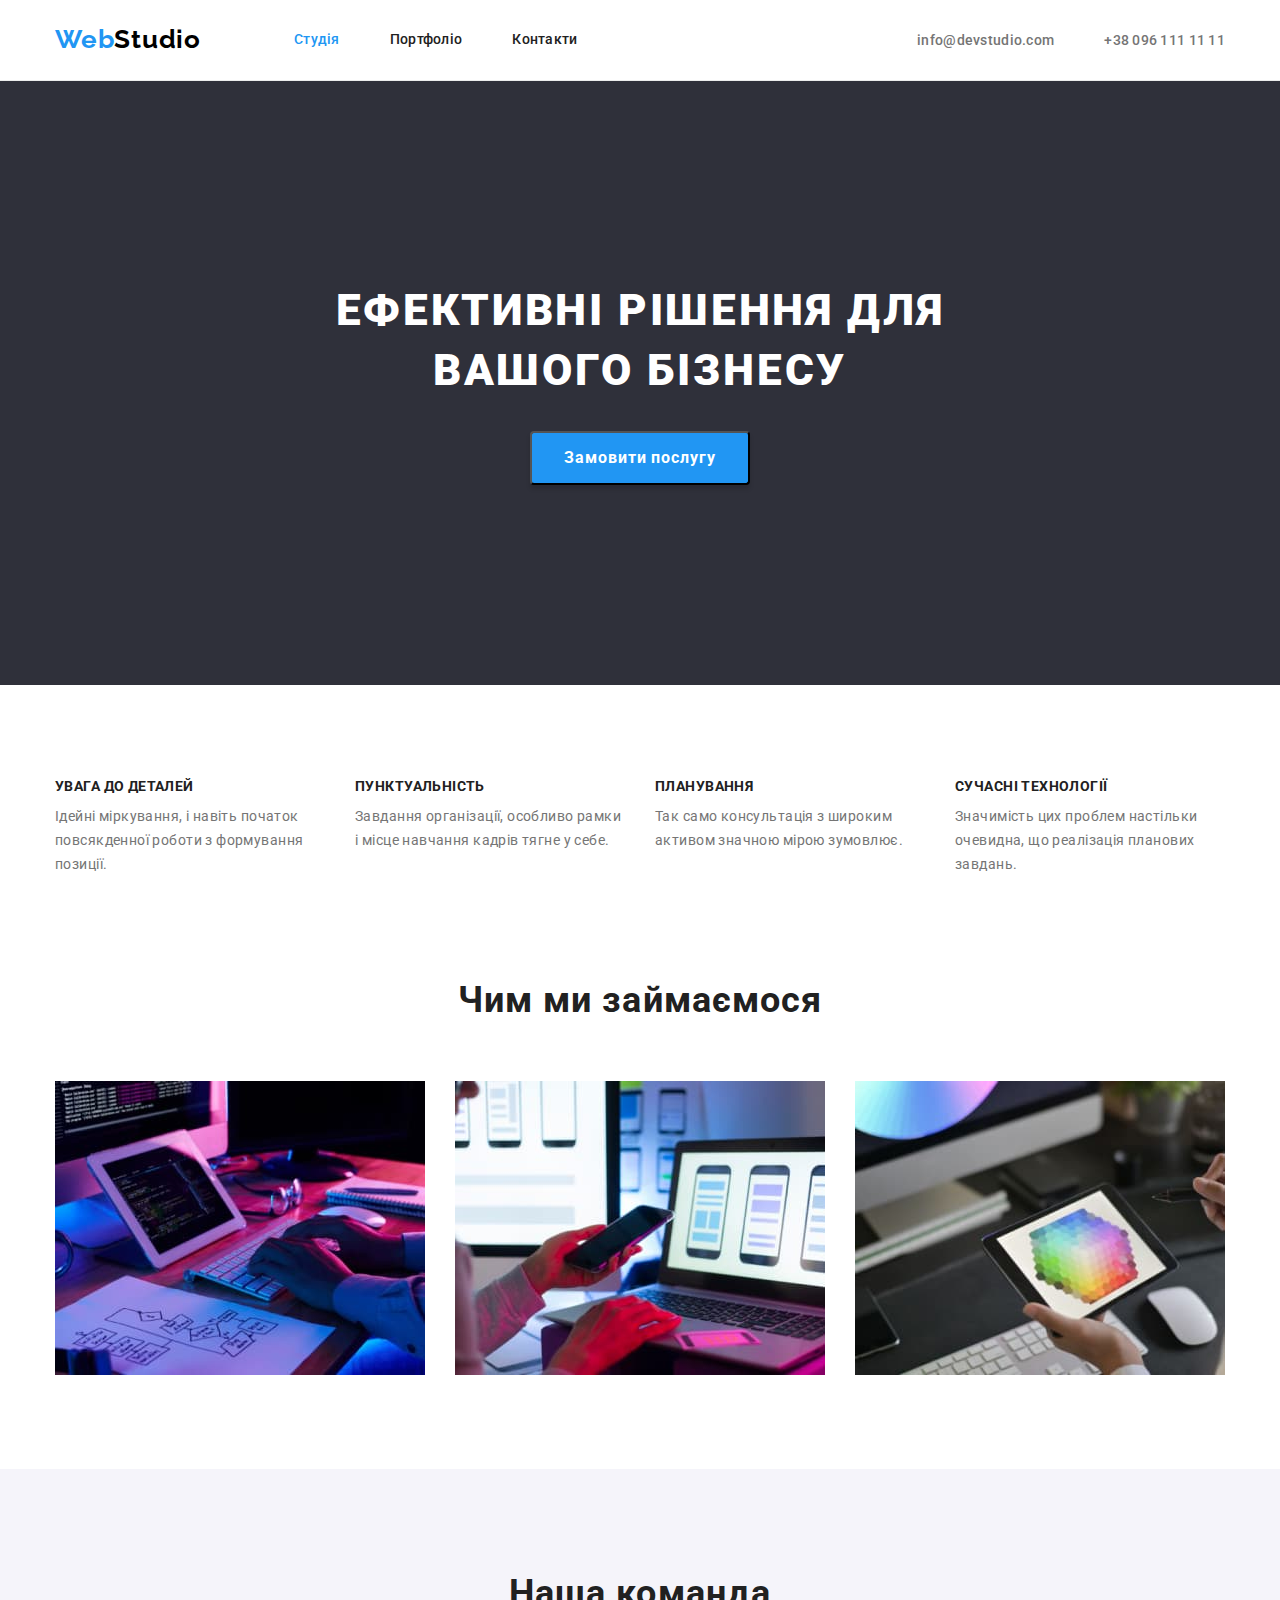
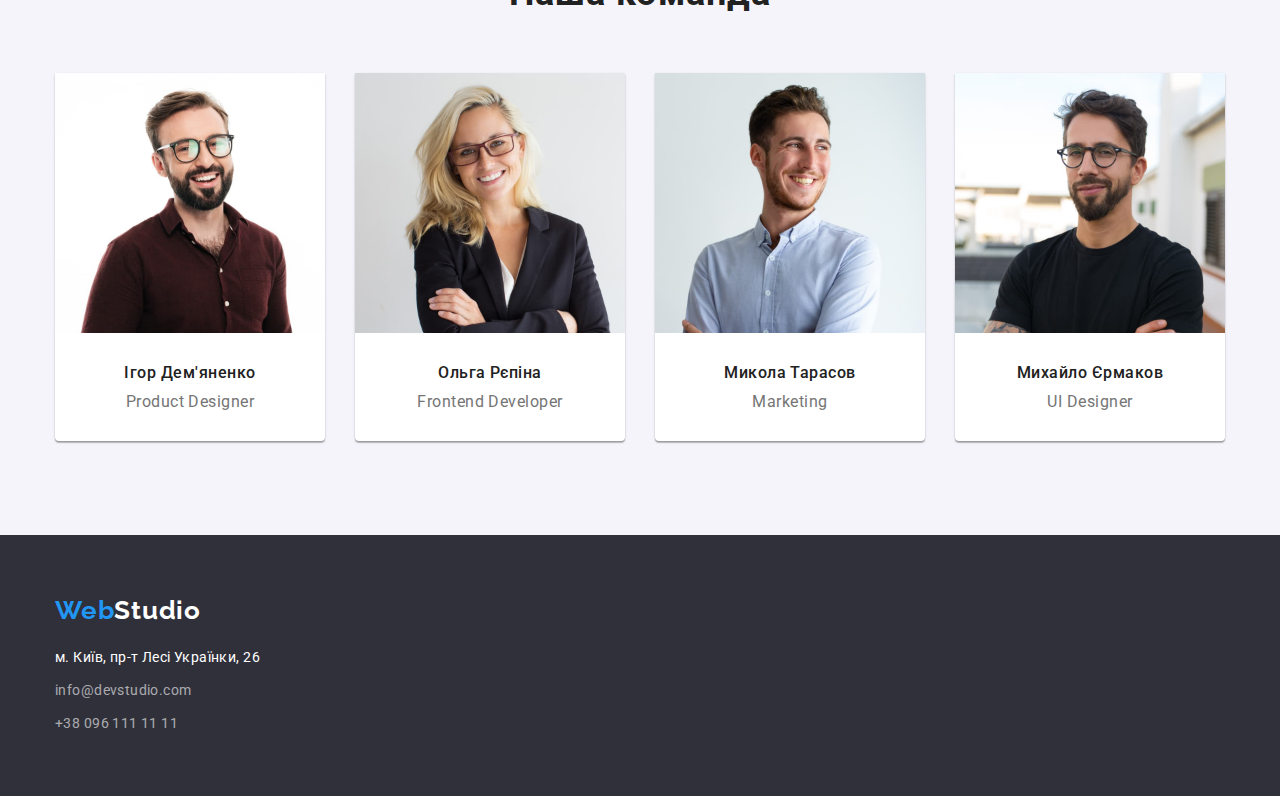
==== commit 60b55cb2: "Корректировка замечаний" ====
--- a/index.html
+++ b/index.html
@@ -20,6 +20,7 @@
     <link rel="stylesheet" href="./css/styles.css" />
   </head>
   <body>
+    <!-- HEADER -->
     <header class="bg-header">
       <div class="container nav-flex">
         <div class="logo-nav-flex">
@@ -44,8 +45,10 @@
     <main>
       <!-- HERO -->
       <section class="section-bg-hero">
-        <h1 class="header-hero">Ефективні рішення для вашого бізнесу</h1>
-        <button type="button" class="button-service">Замовити послугу</button>
+        <div class="container">
+          <h1 class="header-hero">Ефективні рішення для вашого бізнесу</h1>
+          <button type="button" class="button-service">Замовити послугу</button>
+        </div>
       </section>
 
       <!--About-->
@@ -105,23 +108,31 @@
           <ul class="link flex">
             <li class="our-team-list">
               <img src="./images/imgpd1.jpg" alt="Фотографія продакт дизайнера" width="270" />
-              <h3 class="our-team-name">Ігор Дем'яненко</h3>
-              <p class="our-team-paragraph">Product Designer</p>
+              <div class="our-team-item">
+                <h3 class="our-team-name">Ігор Дем'яненко</h3>
+                <p class="our-team-paragraph">Product Designer</p>
+              </div>
             </li>
             <li class="our-team-list">
               <img src="./images/imgfd1.jpg" alt="Фотографія фронтенд розробника" width="270" />
-              <h3 class="our-team-name">Ольга Рєпіна</h3>
-              <p class="our-team-paragraph">Frontend Developer</p>
+              <div class="our-team-item">
+                <h3 class="our-team-name">Ольга Рєпіна</h3>
+                <p class="our-team-paragraph">Frontend Developer</p>
+              </div>
             </li>
             <li class="our-team-list">
               <img src="./images/imgm1.jpg" alt="Фотографія маркетолога" width="270" />
-              <h3 class="our-team-name">Микола Тарасов</h3>
-              <p class="our-team-paragraph">Marketing</p>
+              <div class="our-team-item">
+                <h3 class="our-team-name">Микола Тарасов</h3>
+                <p class="our-team-paragraph">Marketing</p>
+              </div>
             </li>
             <li class="our-team-list">
               <img src="./images/imguid1.jpg" alt="Фотографія UI дизайнера" width="270" />
-              <h3 class="our-team-name">Михайло Єрмаков</h3>
-              <p class="our-team-paragraph">UI Designer</p>
+              <div class="our-team-item">
+                <h3 class="our-team-name">Михайло Єрмаков</h3>
+                <p class="our-team-paragraph">UI Designer</p>
+              </div>
             </li>
           </ul>
         </div>
@@ -129,11 +140,11 @@
     </main>
     <!-- Footer -->
     <footer class="footer">
-      <div class="container ft">
+      <div class="container">
         <a href="./index.html" class="logo-ft">Web<span class="logo-part-ft">Studio</span></a>
         <address id="contacts" class="ft-address">
           <ul class="link">
-            <li>
+            <li class="li-ft">
               <a
                 href="https://goo.gl/maps/rEXAgXgdKfEQJtbBA?coh=178573&amp;entry=tt"
                 target="_blank"
@@ -142,7 +153,7 @@
                 >м. Київ, пр-т Лесі Українки, 26</a
               >
             </li>
-            <li><a href="mailto:info@devstudio.com" class="mail-link-ft">info@devstudio.com</a></li>
+            <li class="li-ft"><a href="mailto:info@devstudio.com" class="mail-link-ft">info@devstudio.com</a></li>
             <li><a href="tel:+380961111111" class="tel-link-ft">+38 096 111 11 11</a></li>
           </ul>
         </address>
--- a/css/styles.css
+++ b/css/styles.css
@@ -14,15 +14,7 @@
   --font-size-paragraph: 14px;
   --font-size-header: 16px;
 }
-html {
-  box-sizing: border-box;
-}
-
-*,
-*::before,
-*::after {
-  box-sizing: inherit;
-}
+
 body {
   font-family: 'Roboto', 'Helvetica Neue', 'Verdana', 'Tahoma', sans-serif;
   font-family: var(--font-family);
@@ -32,7 +24,6 @@
   background-color: var(--second-accent-color);
 }
 .container {
-  box-sizing: border-box;
   width: 1200px;
   padding-left: 15px;
   padding-right: 15px;
@@ -63,7 +54,7 @@
 /* Header */
 .bg-header {
   background-color: var(--second-accent-color);
-  border: 1px solid #ececec;
+  border-bottom: 1px solid #ececec;
 }
 
 .logo {
@@ -75,8 +66,6 @@
   line-height: 1.192;
   letter-spacing: 0.03em;
   margin-right: 93px;
-  margin-top: 24px;
-  margin-bottom: 25px;
 }
 .logo-part {
   color: #000000;
@@ -89,16 +78,14 @@
 .nav-flex {
   display: flex;
   align-items: center;
-  justify-content: space-between;
+  margin-left: auto;
 }
 
 .item {
   margin-right: 50px;
-  margin-top: 32px;
-  margin-bottom: 32px;
 }
 .item:last-child {
-  margin: 0;
+  margin-right: 0;
 }
 .nav-link {
   color: var(--header-color);
@@ -106,6 +93,9 @@
   font-weight: var(--font-weight-nav);
   line-height: 1.14;
   letter-spacing: 0.02em;
+  padding-top: 32px;
+  padding-bottom: 32px;
+  display: block;
 }
 
 .mail-link {
@@ -142,11 +132,8 @@
   margin-left: auto;
   margin-right: auto;
 
-  display: flex;
-
-  justify-content: center;
-  flex-direction: column;
-  align-items: center;
+  padding-top: 200px;
+  padding-bottom: 200px;
 }
 .header-hero {
   color: var(--second-accent-color);
@@ -158,8 +145,9 @@
   text-transform: uppercase;
   width: 696px;
 
-  display: inline-block;
   margin-bottom: 30px;
+  margin-left: auto;
+  margin-right: auto;
 }
 
 .header-second {
@@ -199,7 +187,7 @@
 
 .flex {
   display: flex;
-  justify-content: space-between;
+  gap: 30px;
 }
 .header-second {
   color: var(--header-color);
@@ -230,7 +218,6 @@
 }
 .header-about-list {
   width: 270px;
-  height: 98px;
 }
 
 /* About our work */
@@ -240,9 +227,10 @@
 
 .header-about-work-list {
   width: 370px;
-  height: 294px;
-}
-
+}
+img {
+  display: block;
+}
 /* Our-team */
 
 .our-team {
@@ -263,8 +251,6 @@
   line-height: 1.19;
   text-align: center;
   letter-spacing: 0.03em;
-
-  margin-top: 30px;
 }
 .our-team-paragraph {
   color: var(--paragraph-color);
@@ -275,17 +261,18 @@
   letter-spacing: 0.03em;
 
   margin-top: 10px;
-  margin-bottom: 30px;
-}
-
+}
+.our-team-item {
+  padding-top: 30px;
+  padding-bottom: 30px;
+}
 /* FOOTER */
 .footer {
   background-color: var(--bg-color-main);
-}
-.ft {
-  padding-top: 30px;
-  padding-bottom: 30px;
-}
+  padding-top: 60px;
+  padding-bottom: 60px;
+}
+
 .logo-ft {
   color: var(--accent-color);
   text-decoration: none;
@@ -304,6 +291,9 @@
 .ft-address {
   font-style: normal;
 }
+.li-ft {
+  margin-bottom: 9px;
+}
 .address-link-ft {
   color: var(--second-accent-color);
 
@@ -313,7 +303,6 @@
   letter-spacing: 0.03em;
 
   display: inline-block;
-  margin-bottom: 9px;
 }
 .mail-link-ft {
   color: rgba(255, 255, 255, 0.6);
@@ -324,7 +313,6 @@
   letter-spacing: 0.03em;
 
   display: inline-block;
-  margin-bottom: 9px;
 }
 .tel-link-ft {
   color: rgba(255, 255, 255, 0.6);
@@ -392,8 +380,7 @@
 }
 .exzamples-portfolio {
   display: flex;
-  align-items: center;
-  justify-content: space-between;
+
   flex-wrap: wrap;
   gap: 30px;
 }
@@ -402,7 +389,9 @@
 
   width: 370px;
   height: 404px;
-  border: 1px solid #eeeeee;
+  border-left: 1px solid #eeeeee;
+  border-right: 1px solid #eeeeee;
+  border-bottom: 1px solid #eeeeee;
 }
 .exsamples-item {
   padding: 20px 24px;
@@ -414,6 +403,8 @@
 
   line-height: 2;
   letter-spacing: 0.06em;
+
+  margin-bottom: 4px;
 }
 .exsamples-paragraph {
   color: var(--paragraph-color);
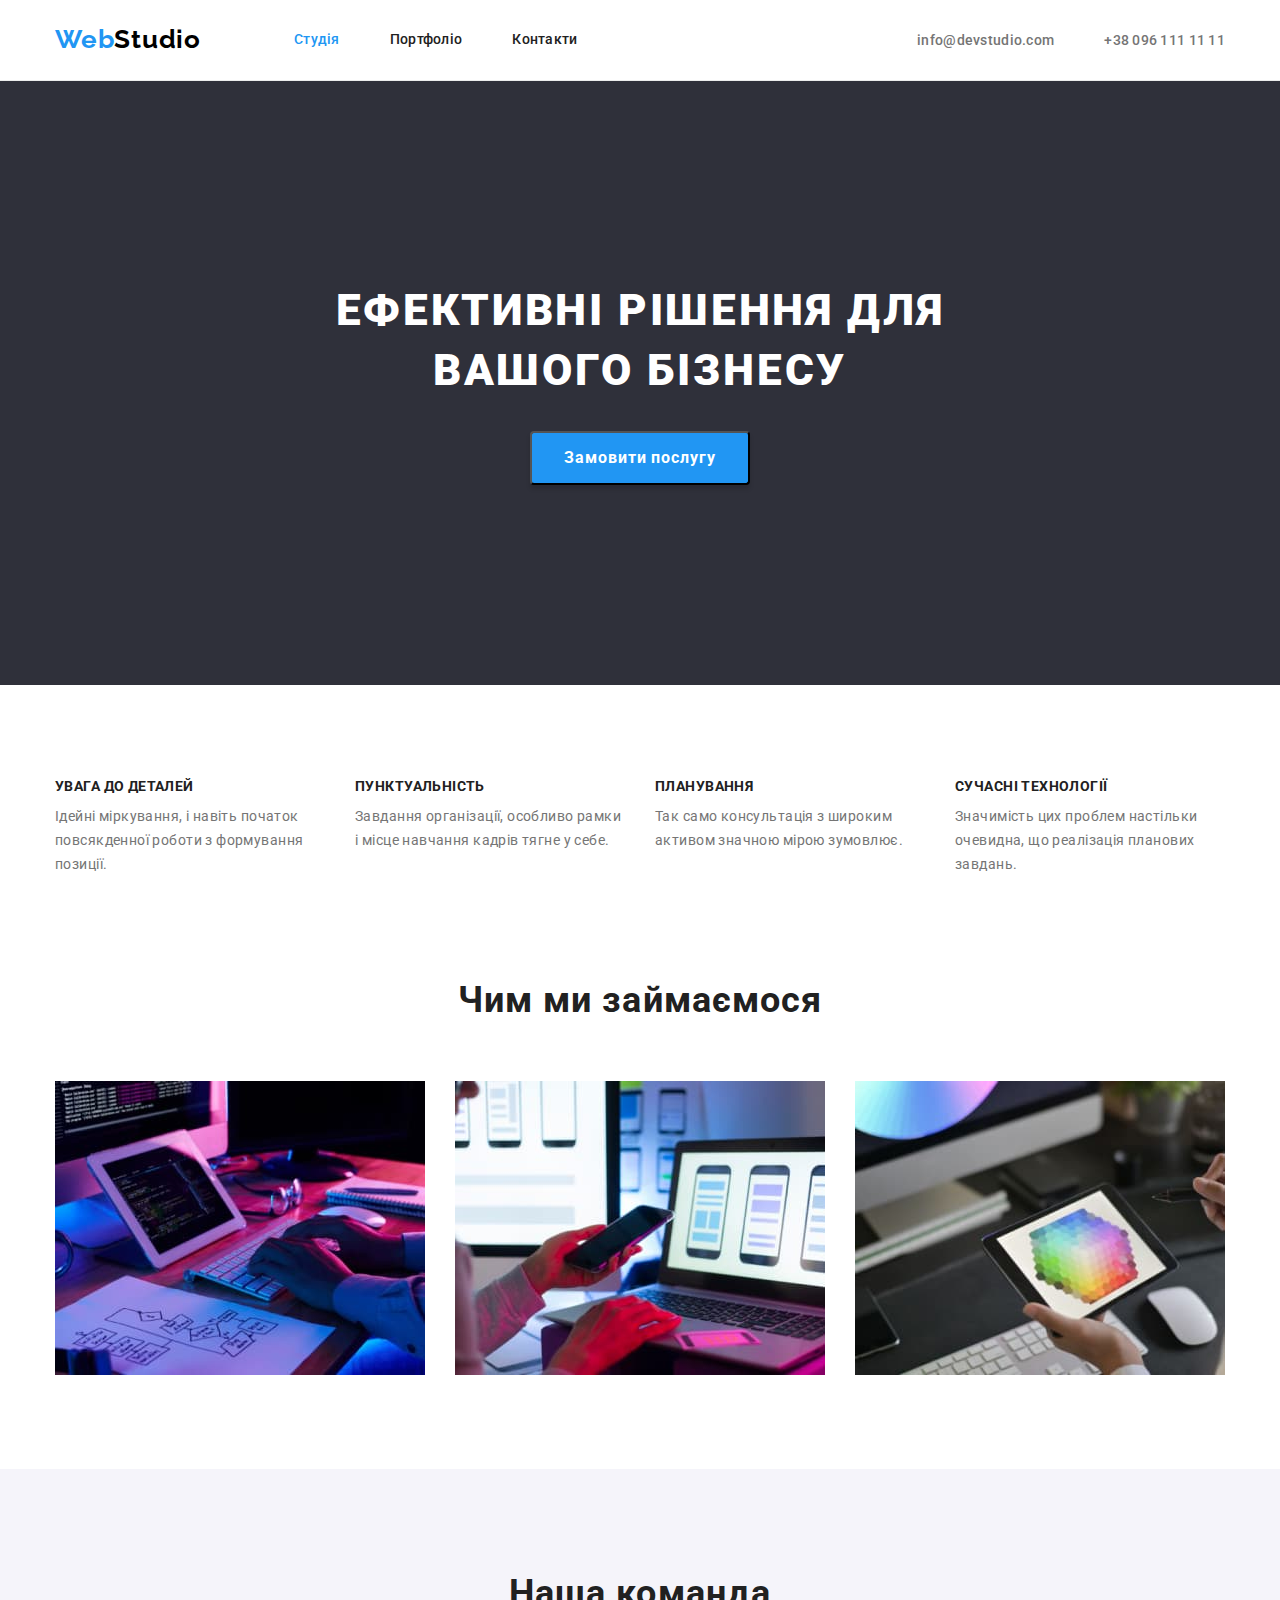
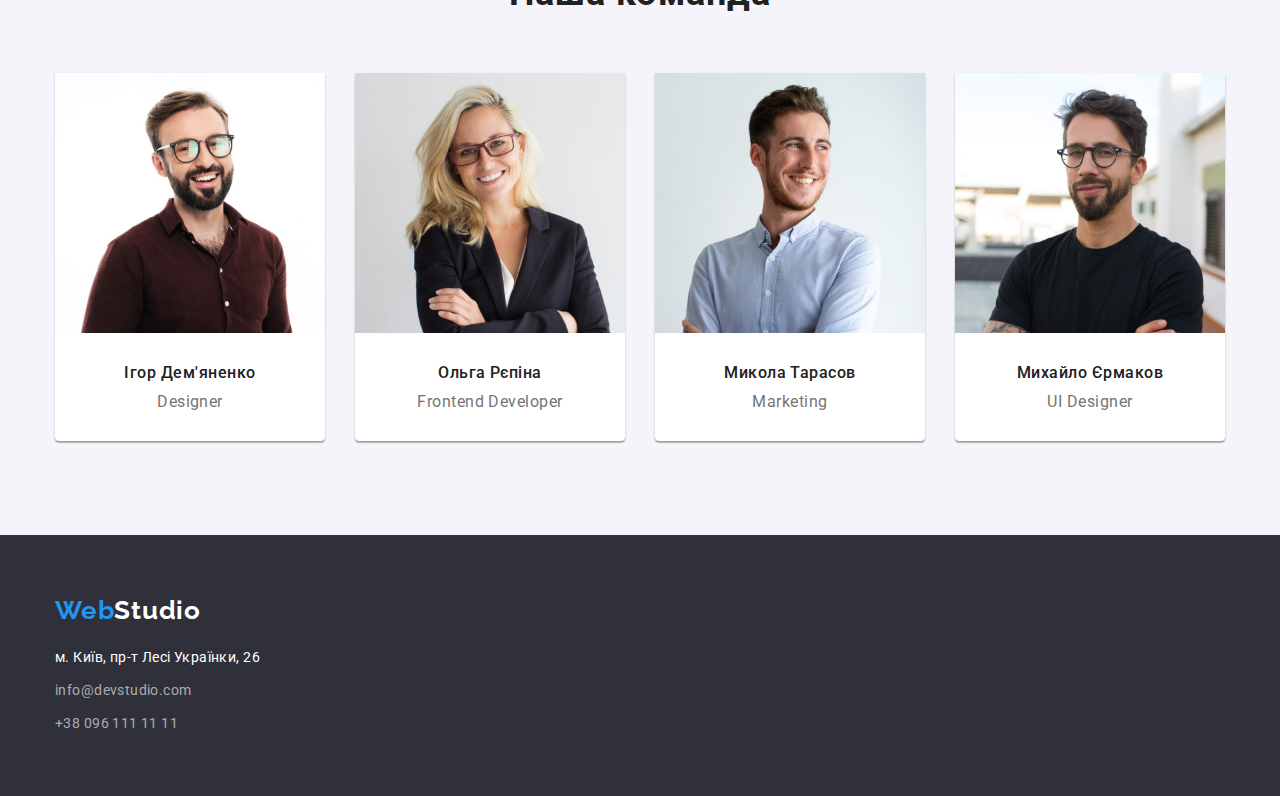
==== commit fa59094c: "Добавлен анг язык" ====
--- a/index.html
+++ b/index.html
@@ -24,7 +24,9 @@
     <header class="bg-header">
       <div class="container nav-flex">
         <div class="logo-nav-flex">
-          <a href="./index.html" class="logo">Web<span class="logo-part">Studio</span></a>
+          <a href="./index.html" class="logo"
+            ><span lang="en">Web</span><span lang="en" class="logo-part">Studio</span></a
+          >
           <nav>
             <ul class="link nav-flex">
               <li class="item current-page"><a href="#" class="nav-link">Студія</a></li>
@@ -36,7 +38,9 @@
 
         <ul class="link nav-flex">
           <li class="item">
-            <a href="mailto:info@devstudio.com" class="mail-link">info@devstudio.com</a>
+            <a href="mailto:info@devstudio.com" class="mail-link"
+              ><span lang="en">info@devstudio.com</span></a
+            >
           </li>
           <li class="item"><a href="tel:+380961111111" class="tel-link">+38 096 111 11 11</a></li>
         </ul>
@@ -110,28 +114,28 @@
               <img src="./images/imgpd1.jpg" alt="Фотографія продакт дизайнера" width="270" />
               <div class="our-team-item">
                 <h3 class="our-team-name">Ігор Дем'яненко</h3>
-                <p class="our-team-paragraph">Product Designer</p>
+                <p class="our-team-paragraph"><span lang="en">Designer</span></p>
               </div>
             </li>
             <li class="our-team-list">
               <img src="./images/imgfd1.jpg" alt="Фотографія фронтенд розробника" width="270" />
               <div class="our-team-item">
                 <h3 class="our-team-name">Ольга Рєпіна</h3>
-                <p class="our-team-paragraph">Frontend Developer</p>
+                <p class="our-team-paragraph"><span lang="en">Frontend Developer</span></p>
               </div>
             </li>
             <li class="our-team-list">
               <img src="./images/imgm1.jpg" alt="Фотографія маркетолога" width="270" />
               <div class="our-team-item">
                 <h3 class="our-team-name">Микола Тарасов</h3>
-                <p class="our-team-paragraph">Marketing</p>
+                <p class="our-team-paragraph"><span lang="en">Marketing</span></p>
               </div>
             </li>
             <li class="our-team-list">
               <img src="./images/imguid1.jpg" alt="Фотографія UI дизайнера" width="270" />
               <div class="our-team-item">
                 <h3 class="our-team-name">Михайло Єрмаков</h3>
-                <p class="our-team-paragraph">UI Designer</p>
+                <p class="our-team-paragraph"><span lang="en">UI Designer</span></p>
               </div>
             </li>
           </ul>
@@ -141,7 +145,9 @@
     <!-- Footer -->
     <footer class="footer">
       <div class="container">
-        <a href="./index.html" class="logo-ft">Web<span class="logo-part-ft">Studio</span></a>
+        <a href="./index.html" class="logo-ft"
+          ><span lang="en">Web</span><span lang="en" class="logo-part-ft">Studio</span></a
+        >
         <address id="contacts" class="ft-address">
           <ul class="link">
             <li class="li-ft">
@@ -153,7 +159,11 @@
                 >м. Київ, пр-т Лесі Українки, 26</a
               >
             </li>
-            <li class="li-ft"><a href="mailto:info@devstudio.com" class="mail-link-ft">info@devstudio.com</a></li>
+            <li class="li-ft">
+              <a href="mailto:info@devstudio.com" class="mail-link-ft"
+                ><span lang="en">info@devstudio.com</span></a
+              >
+            </li>
             <li><a href="tel:+380961111111" class="tel-link-ft">+38 096 111 11 11</a></li>
           </ul>
         </address>
--- a/css/styles.css
+++ b/css/styles.css
@@ -168,6 +168,9 @@
 
   box-shadow: 0px 4px 4px rgba(0, 0, 0, 0.15);
   border-radius: 4px;
+}
+.button-service:active {
+  background-color: #188ce8;
 }
 
 /* About */
@@ -389,13 +392,13 @@
 
   width: 370px;
   height: 404px;
+}
+.exsamples-item {
+  padding: 20px 24px;
   border-left: 1px solid #eeeeee;
   border-right: 1px solid #eeeeee;
   border-bottom: 1px solid #eeeeee;
 }
-.exsamples-item {
-  padding: 20px 24px;
-}
 .exsamples-header {
   color: var(--header-color);
   font-weight: var(--font-weight-header);
